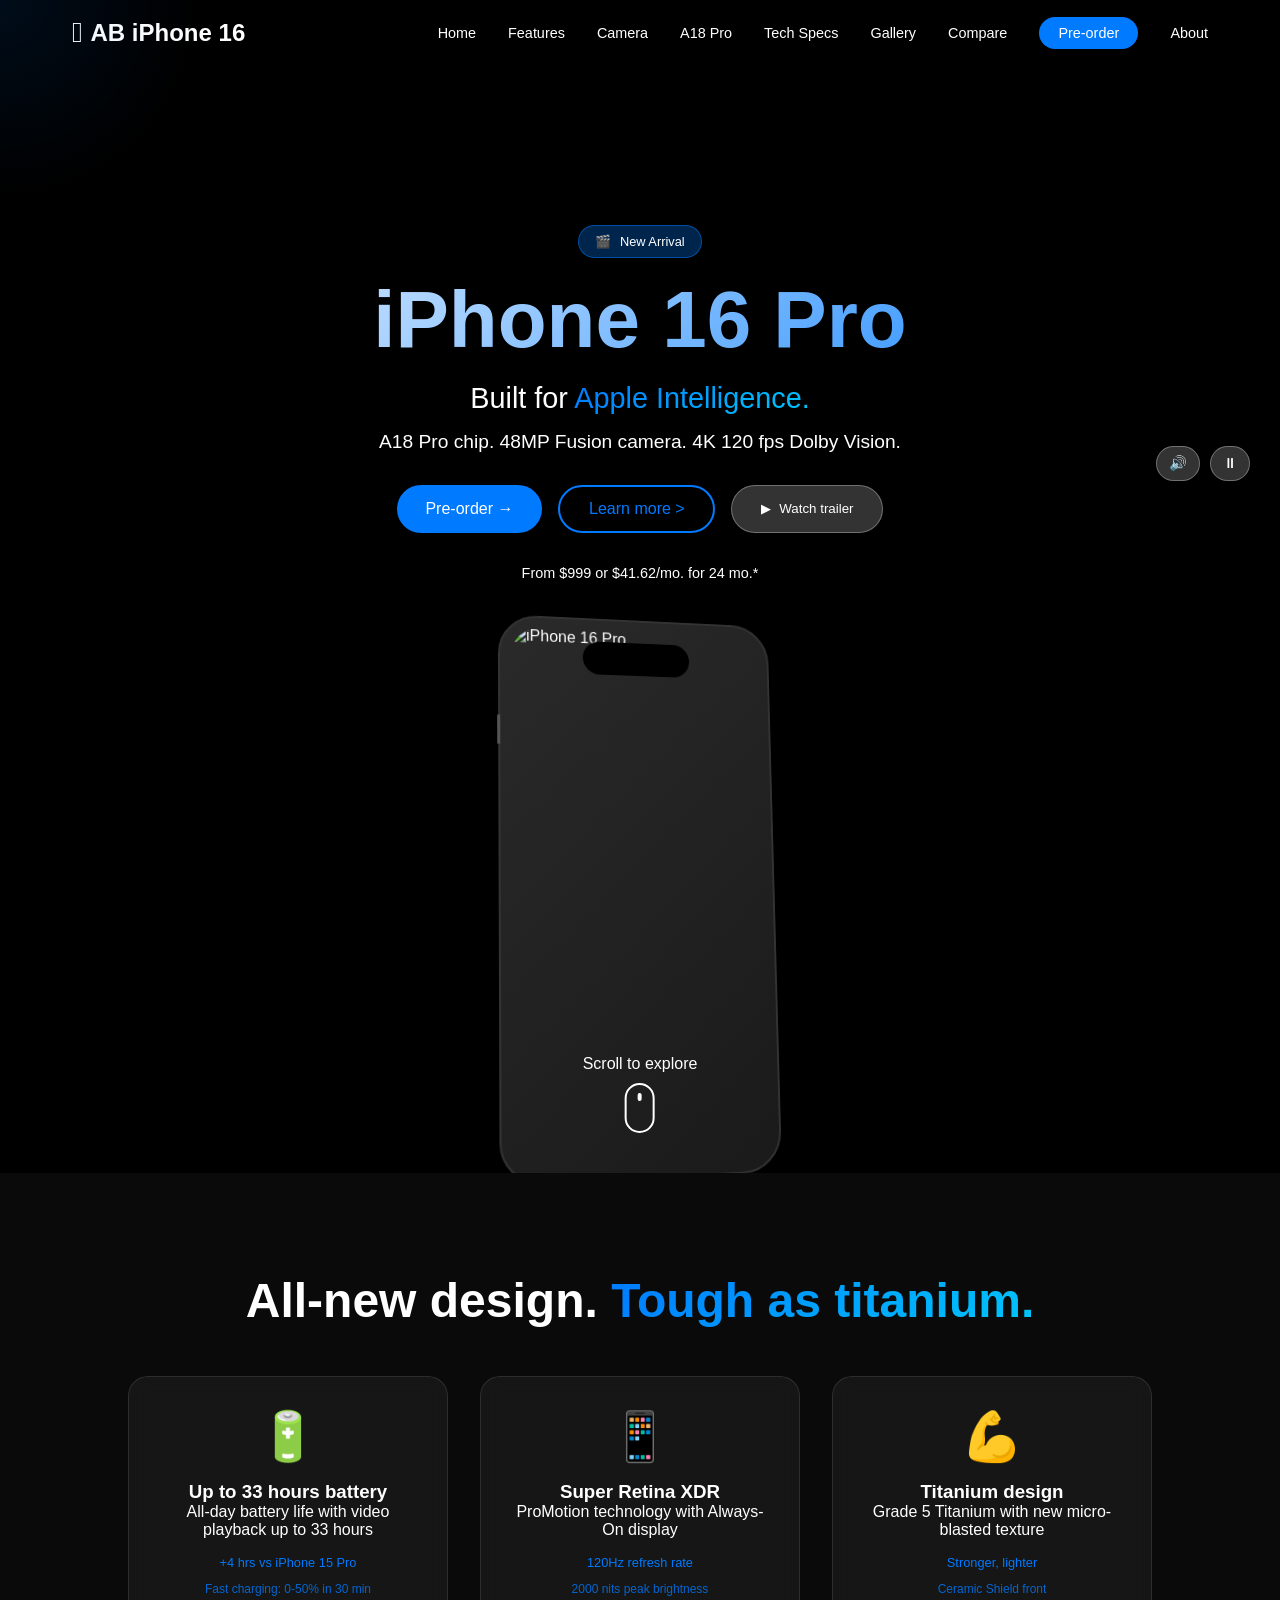
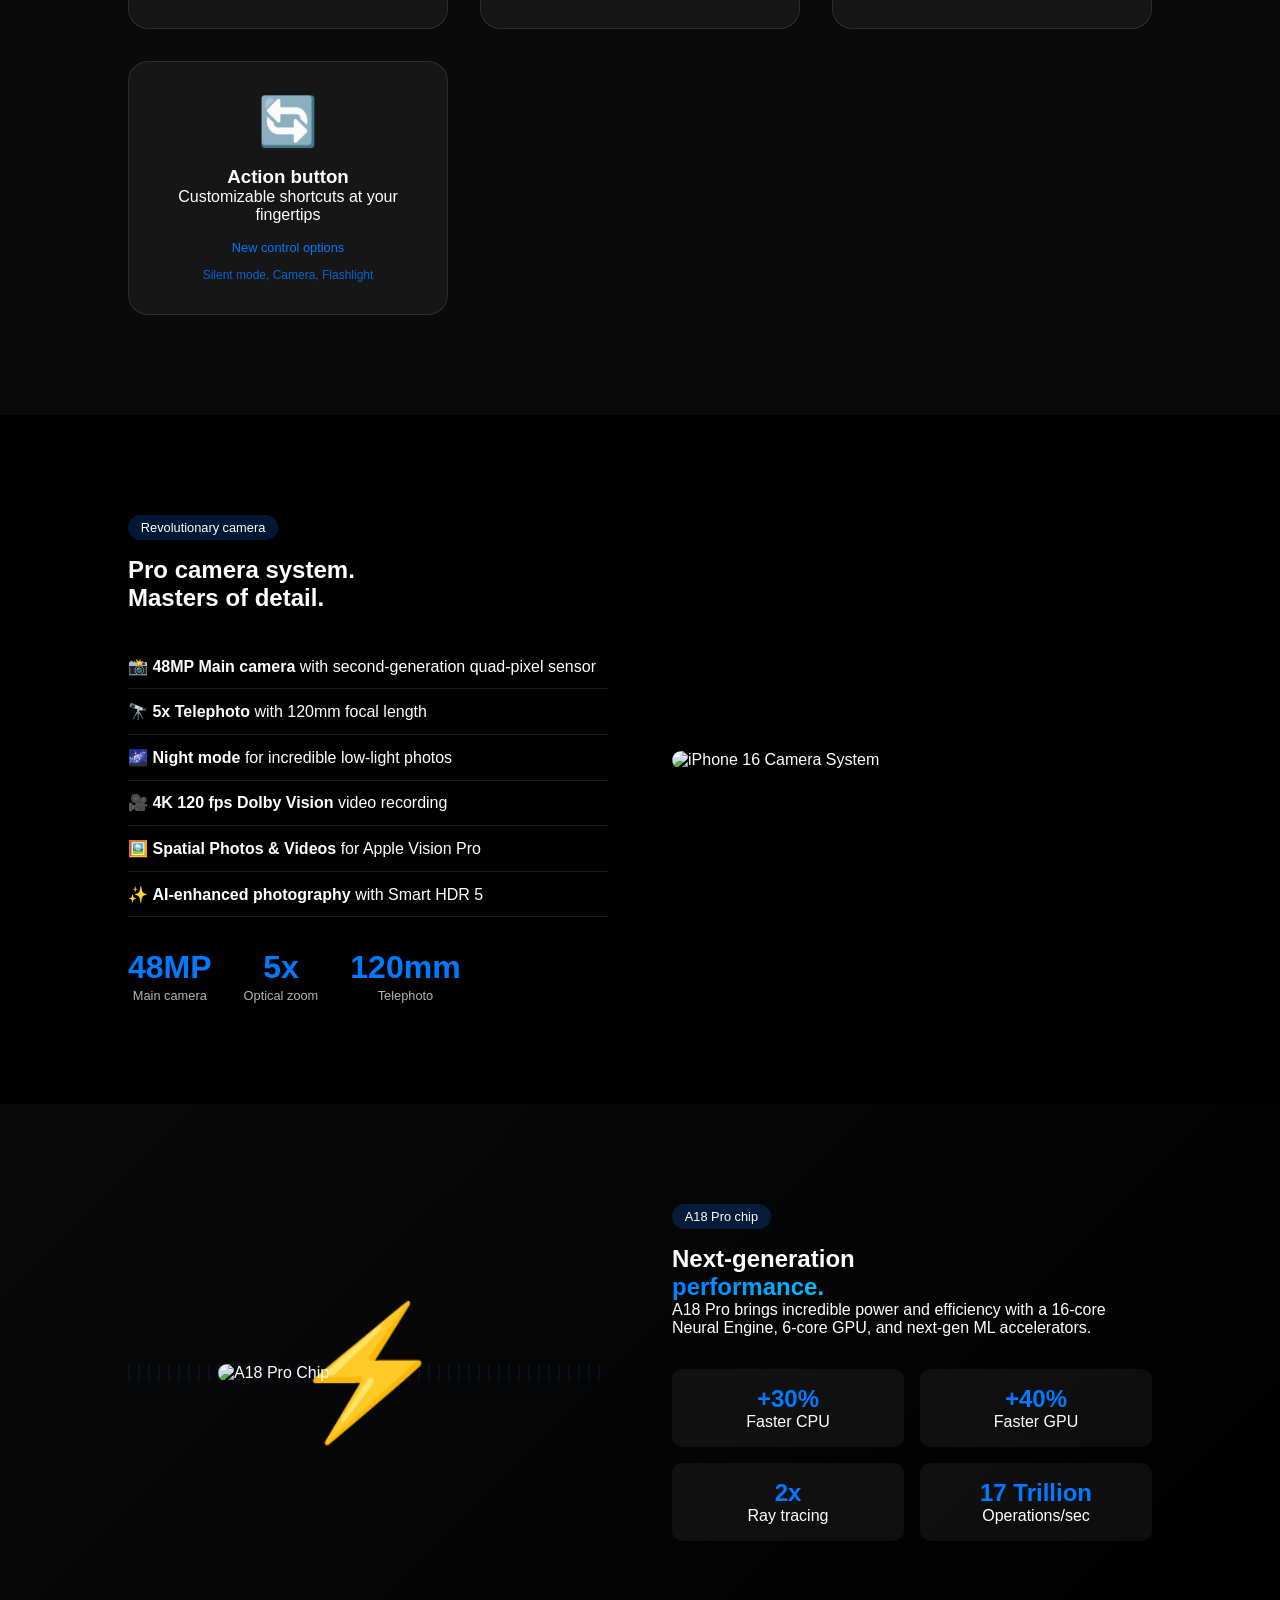
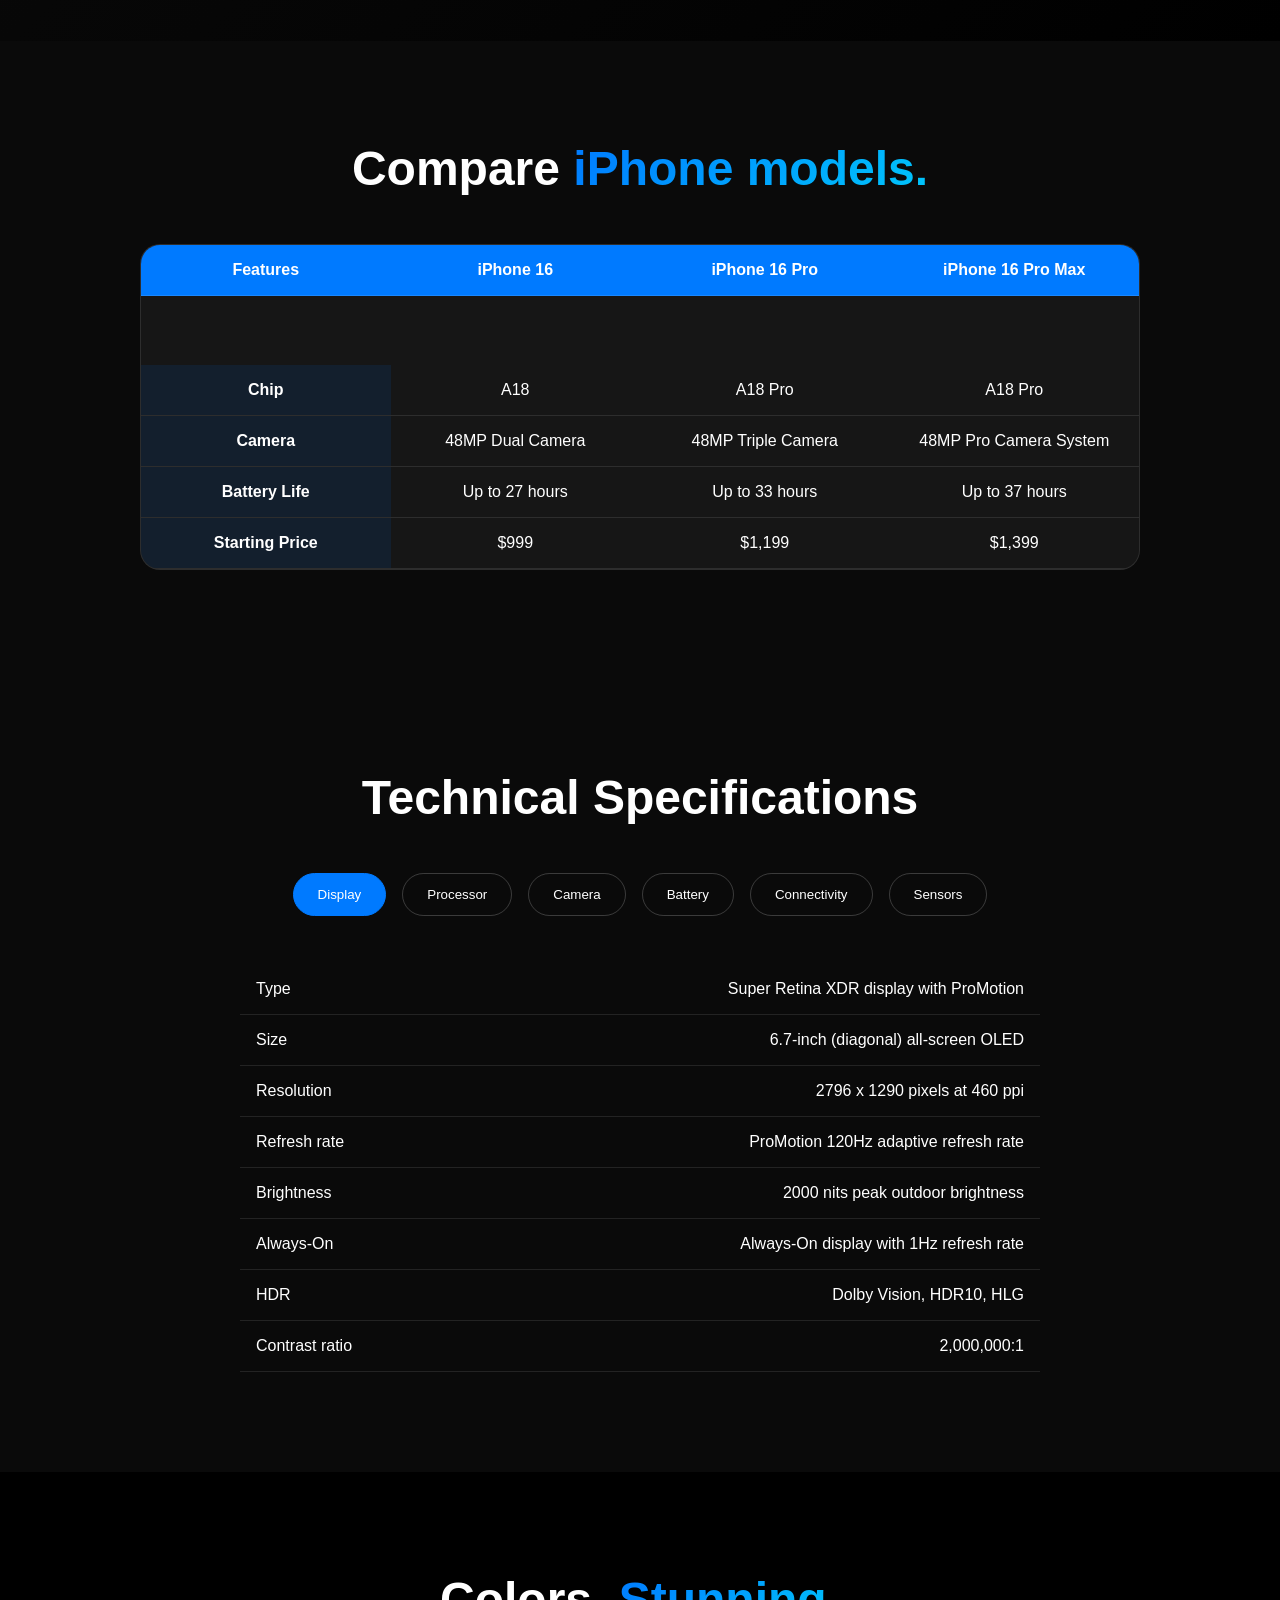
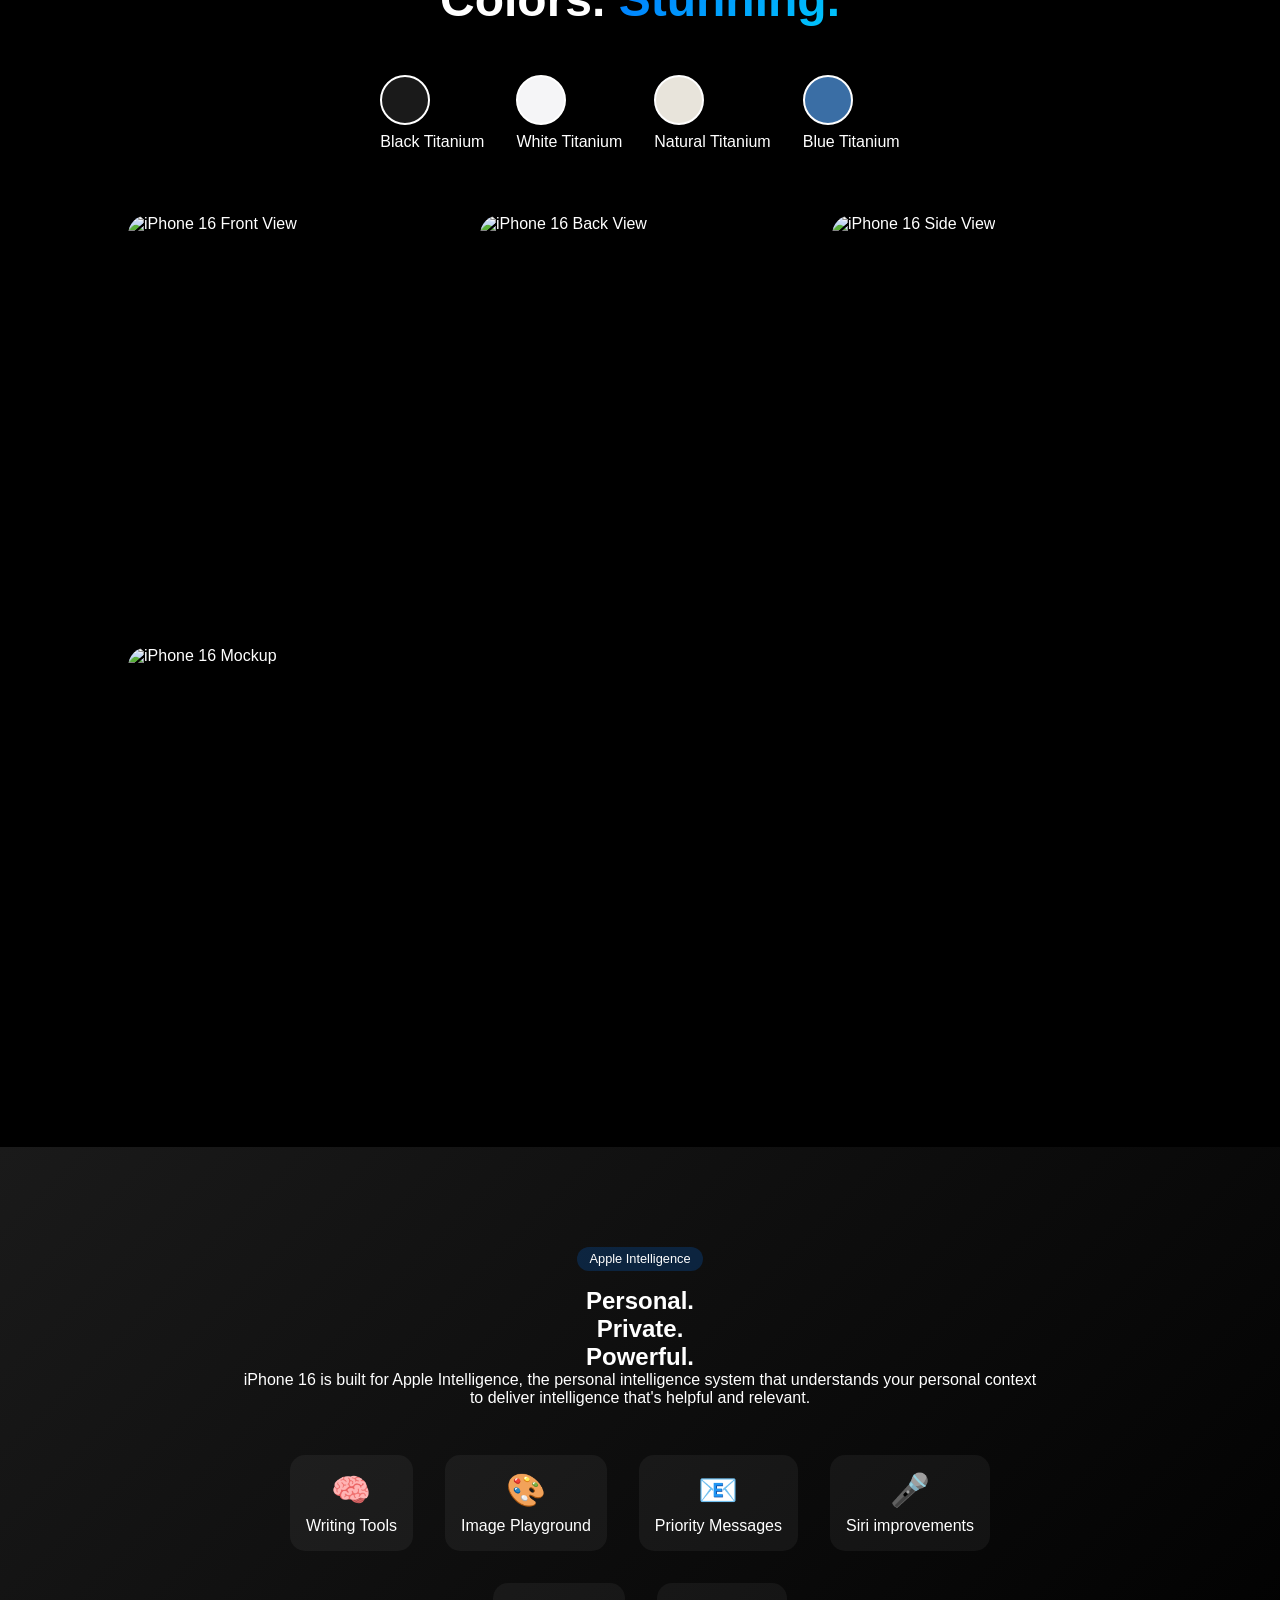
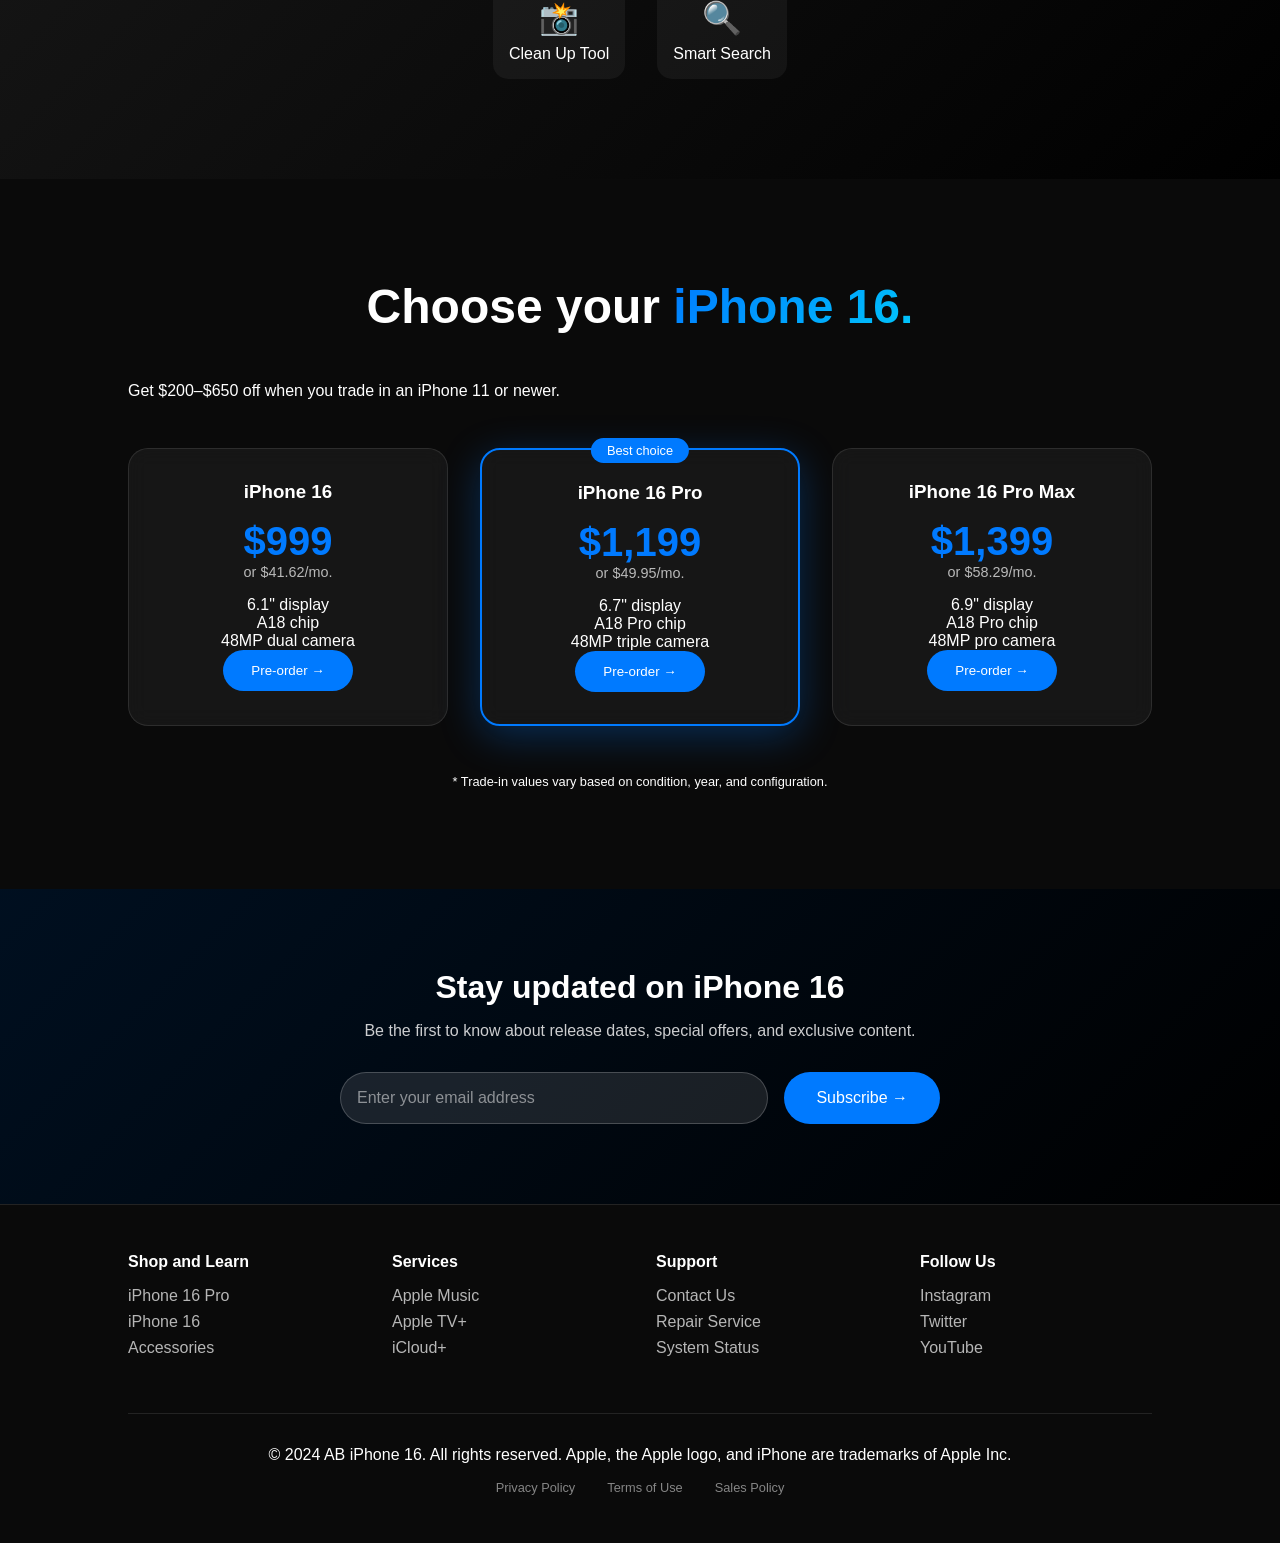
==== index.html @ 6c5774a0 "Initial commit: AB iPhone 16 website with video background, features, and gallery" ====
<!DOCTYPE html>
<html lang="en">
<head>
    <meta charset="UTF-8">
    <meta name="viewport" content="width=device-width, initial-scale=1.0, user-scalable=no">
    <title>AB iPhone 16 Pro - Apple Intelligence | Official Website</title>
    <link rel="stylesheet" href="style.css">
    <link href="https://cdn.jsdelivr.net/npm/aos@2.3.4/dist/aos.css" rel="stylesheet">
</head>
<body>
    <div class="cursor-glow"></div>
    
    <!-- Video Background Overlay -->
    <div class="video-background-wrapper">
        <video autoplay muted loop playsinline id="bgVideo" class="bg-video">
            <source src="https://assets.mixkit.co/videos/preview/mixkit-digital-animation-of-smartphone-with-sci-fi-blueprint-32814-large.mp4" type="video/mp4">
            <source src="https://cdn.pixabay.com/video/2023/06/20/169119-836563041_large.mp4" type="video/mp4">
        </video>
        <div class="video-overlay"></div>
        <div class="gradient-overlay"></div>
    </div>

    <nav class="navbar">
        <div class="nav-container">
            <div class="logo">
                <span class="apple-icon"></span>
                AB iPhone 16
            </div>
            <ul class="nav-links">
                <li><a href="#hero">Home</a></li>
                <li><a href="#features">Features</a></li>
                <li><a href="#camera">Camera</a></li>
                <li><a href="#chip">A18 Pro</a></li>
                <li><a href="#tech-specs">Tech Specs</a></li>
                <li><a href="#gallery">Gallery</a></li>
                <li><a href="#comparison">Compare</a></li>
                <li><a href="#buy" class="buy-btn">Pre-order</a></li>
                <li><a href="about.html">About</a></li>
            </ul>
            <div class="menu-icon">
                <span></span>
                <span></span>
                <span></span>
            </div>
        </div>
    </nav>

    <!-- Hero Section with Video Background -->
    <section id="hero" class="hero">
        <div class="hero-content">
            <div class="badge" data-aos="fade-down">
                <span class="badge-icon">🎬</span> New Arrival
            </div>
            <h1 class="hero-title" data-aos="fade-up">iPhone 16 Pro</h1>
            <p class="hero-subtitle" data-aos="fade-up" data-aos-delay="100">Built for <span class="gradient-text">Apple Intelligence.</span></p>
            <p class="hero-description" data-aos="fade-up" data-aos-delay="200">A18 Pro chip. 48MP Fusion camera. 4K 120 fps Dolby Vision.</p>
            <div class="hero-buttons" data-aos="fade-up" data-aos-delay="300">
                <a href="#buy" class="btn-primary">Pre-order →</a>
                <a href="#features" class="btn-secondary">Learn more ></a>
                <button class="btn-video" id="watchTrailerBtn">
                    <span>▶</span> Watch trailer
                </button>
            </div>
            <div class="price-tag" data-aos="fade-up" data-aos-delay="400">
                From $999 or $41.62/mo. for 24 mo.*
            </div>
            <div class="video-controls">
                <button class="video-control-btn" id="muteBtn">🔊</button>
                <button class="video-control-btn" id="pauseBtn">⏸</button>
            </div>
        </div>
        <div class="hero-image" data-aos="fade-left" data-aos-delay="200">
            <div class="phone-3d-container">
                <div class="phone-3d">
                    <div class="phone-screen-3d">
                        <img src="https://images.unsplash.com/photo-1726732946451-98690db97aae?w=600&auto=format" alt="iPhone 16 Pro" class="phone-img">
                        <div class="dynamic-island-3d"></div>
                    </div>
                    <div class="side-buttons"></div>
                </div>
            </div>
        </div>
        <div class="scroll-indicator">
            <span>Scroll to explore</span>
            <div class="mouse"></div>
        </div>
    </section>

    <!-- Features Section with Enhanced Info -->
    <section id="features" class="features">
        <h2 class="section-title" data-aos="fade-up">All-new design. <span class="gradient-text">Tough as titanium.</span></h2>
        <div class="features-grid">
            <div class="feature-card" data-aos="flip-left" data-aos-delay="100">
                <div class="feature-icon">🔋</div>
                <h3>Up to 33 hours battery</h3>
                <p>All-day battery life with video playback up to 33 hours</p>
                <div class="feature-stats">+4 hrs vs iPhone 15 Pro</div>
                <div class="feature-detail">Fast charging: 0-50% in 30 min</div>
            </div>
            <div class="feature-card" data-aos="flip-left" data-aos-delay="200">
                <div class="feature-icon">📱</div>
                <h3>Super Retina XDR</h3>
                <p>ProMotion technology with Always-On display</p>
                <div class="feature-stats">120Hz refresh rate</div>
                <div class="feature-detail">2000 nits peak brightness</div>
            </div>
            <div class="feature-card" data-aos="flip-left" data-aos-delay="300">
                <div class="feature-icon">💪</div>
                <h3>Titanium design</h3>
                <p>Grade 5 Titanium with new micro-blasted texture</p>
                <div class="feature-stats">Stronger, lighter</div>
                <div class="feature-detail">Ceramic Shield front</div>
            </div>
            <div class="feature-card" data-aos="flip-left" data-aos-delay="400">
                <div class="feature-icon">🔄</div>
                <h3>Action button</h3>
                <p>Customizable shortcuts at your fingertips</p>
                <div class="feature-stats">New control options</div>
                <div class="feature-detail">Silent mode, Camera, Flashlight</div>
            </div>
        </div>
    </section>

    <!-- Camera Section -->
    <section id="camera" class="camera-section">
        <div class="camera-container">
            <div class="camera-content" data-aos="fade-right">
                <span class="section-badge">Revolutionary camera</span>
                <h2>Pro camera system. <br>Masters of detail.</h2>
                <ul class="camera-features">
                    <li>📸 <strong>48MP Main camera</strong> with second-generation quad-pixel sensor</li>
                    <li>🔭 <strong>5x Telephoto</strong> with 120mm focal length</li>
                    <li>🌌 <strong>Night mode</strong> for incredible low-light photos</li>
                    <li>🎥 <strong>4K 120 fps Dolby Vision</strong> video recording</li>
                    <li>🖼️ <strong>Spatial Photos & Videos</strong> for Apple Vision Pro</li>
                    <li>✨ <strong>AI-enhanced photography</strong> with Smart HDR 5</li>
                </ul>
                <div class="camera-stats">
                    <div class="stat">
                        <span class="stat-number">48MP</span>
                        <span class="stat-label">Main camera</span>
                    </div>
                    <div class="stat">
                        <span class="stat-number">5x</span>
                        <span class="stat-label">Optical zoom</span>
                    </div>
                    <div class="stat">
                        <span class="stat-number">120mm</span>
                        <span class="stat-label">Telephoto</span>
                    </div>
                </div>
            </div>
            <div class="camera-image" data-aos="fade-left">
                <img src="https://images.unsplash.com/photo-1727079547627-836b0e391f21?w=600&auto=format" alt="iPhone 16 Camera System" class="camera-img-main">
            </div>
        </div>
    </section>

    <!-- A18 Pro Chip Section -->
    <section id="chip" class="chip-section">
        <div class="chip-container">
            <div class="chip-image" data-aos="zoom-in">
                <div class="chip-icon">⚡</div>
                <div class="chip-circuit"></div>
                <img src="https://images.unsplash.com/photo-1678685888221-cda773a3dcdb?w=500&auto=format" alt="A18 Pro Chip" class="chip-img">
            </div>
            <div class="chip-content" data-aos="fade-up">
                <span class="section-badge">A18 Pro chip</span>
                <h2>Next-generation <br><span class="gradient-text">performance.</span></h2>
                <p>A18 Pro brings incredible power and efficiency with a 16-core Neural Engine, 6-core GPU, and next-gen ML accelerators.</p>
                <div class="chip-stats-grid">
                    <div class="chip-stat">
                        <span class="chip-stat-number">+30%</span>
                        <span class="chip-stat-label">Faster CPU</span>
                    </div>
                    <div class="chip-stat">
                        <span class="chip-stat-number">+40%</span>
                        <span class="chip-stat-label">Faster GPU</span>
                    </div>
                    <div class="chip-stat">
                        <span class="chip-stat-number">2x</span>
                        <span class="chip-stat-label">Ray tracing</span>
                    </div>
                    <div class="chip-stat">
                        <span class="chip-stat-number">17 Trillion</span>
                        <span class="chip-stat-label">Operations/sec</span>
                    </div>
                </div>
            </div>
        </div>
    </section>

    <!-- Comparison Section (New) -->
    <section id="comparison" class="comparison-section">
        <h2 class="section-title" data-aos="fade-up">Compare <span class="gradient-text">iPhone models.</span></h2>
        <div class="comparison-table" data-aos="fade-up">
            <div class="comparison-row header">
                <div>Features</div>
                <div>iPhone 16</div>
                <div>iPhone 16 Pro</div>
                <div>iPhone 16 Pro Max</div>
            </div>
            <div class="comparison-row">
                <div>Display</div>
                <div>6.1" Super Retina XDR</div>
                <div>6.7" Super Retina XDR with ProMotion</div>
                <div>6.9" Super Retina XDR with ProMotion</div>
            </div>
            <div class="comparison-row">
                <div>Chip</div>
                <div>A18</div>
                <div>A18 Pro</div>
                <div>A18 Pro</div>
            </div>
            <div class="comparison-row">
                <div>Camera</div>
                <div>48MP Dual Camera</div>
                <div>48MP Triple Camera</div>
                <div>48MP Pro Camera System</div>
            </div>
            <div class="comparison-row">
                <div>Battery Life</div>
                <div>Up to 27 hours</div>
                <div>Up to 33 hours</div>
                <div>Up to 37 hours</div>
            </div>
            <div class="comparison-row">
                <div>Starting Price</div>
                <div>$999</div>
                <div>$1,199</div>
                <div>$1,399</div>
            </div>
        </div>
    </section>

    <!-- Tech Specs -->
    <section id="tech-specs" class="tech-specs">
        <h2 class="section-title" data-aos="fade-up">Technical Specifications</h2>
        <div class="specs-tabs">
            <button class="tab-btn active" data-tab="display">Display</button>
            <button class="tab-btn" data-tab="processor">Processor</button>
            <button class="tab-btn" data-tab="camera-specs">Camera</button>
            <button class="tab-btn" data-tab="battery">Battery</button>
            <button class="tab-btn" data-tab="connectivity">Connectivity</button>
            <button class="tab-btn" data-tab="sensors">Sensors</button>
        </div>
        <div class="specs-content">
            <div class="spec-panel active" id="display">
                <div class="specs-grid">
                    <div class="spec-item"><span class="spec-label">Type</span><span class="spec-value">Super Retina XDR display with ProMotion</span></div>
                    <div class="spec-item"><span class="spec-label">Size</span><span class="spec-value">6.7-inch (diagonal) all-screen OLED</span></div>
                    <div class="spec-item"><span class="spec-label">Resolution</span><span class="spec-value">2796 x 1290 pixels at 460 ppi</span></div>
                    <div class="spec-item"><span class="spec-label">Refresh rate</span><span class="spec-value">ProMotion 120Hz adaptive refresh rate</span></div>
                    <div class="spec-item"><span class="spec-label">Brightness</span><span class="spec-value">2000 nits peak outdoor brightness</span></div>
                    <div class="spec-item"><span class="spec-label">Always-On</span><span class="spec-value">Always-On display with 1Hz refresh rate</span></div>
                    <div class="spec-item"><span class="spec-label">HDR</span><span class="spec-value">Dolby Vision, HDR10, HLG</span></div>
                    <div class="spec-item"><span class="spec-label">Contrast ratio</span><span class="spec-value">2,000,000:1</span></div>
                </div>
            </div>
            <div class="spec-panel" id="processor">
                <div class="specs-grid">
                    <div class="spec-item"><span class="spec-label">Chip</span><span class="spec-value">A18 Pro chip</span></div>
                    <div class="spec-item"><span class="spec-label">CPU</span><span class="spec-value">6-core CPU with 2 performance cores and 4 efficiency cores</span></div>
                    <div class="spec-item"><span class="spec-label">GPU</span><span class="spec-value">6-core GPU</span></div>
                    <div class="spec-item"><span class="spec-label">Neural Engine</span><span class="spec-value">16-core Neural Engine</span></div>
                    <div class="spec-item"><span class="spec-label">Memory</span><span class="spec-value">8GB RAM</span></div>
                    <div class="spec-item"><span class="spec-label">Storage</span><span class="spec-value">256GB / 512GB / 1TB</span></div>
                </div>
            </div>
            <div class="spec-panel" id="camera-specs">
                <div class="specs-grid">
                    <div class="spec-item"><span class="spec-label">Main camera</span><span class="spec-value">48MP, f/1.78 aperture, second-gen sensor-shift OIS</span></div>
                    <div class="spec-item"><span class="spec-label">Ultra Wide</span><span class="spec-value">12MP, f/2.2, 120° field of view</span></div>
                    <div class="spec-item"><span class="spec-label">Telephoto</span><span class="spec-value">12MP, f/2.8, 5x optical zoom</span></div>
                    <div class="spec-item"><span class="spec-label">LiDAR Scanner</span><span class="spec-value">Night mode portraits, improved AR</span></div>
                    <div class="spec-item"><span class="spec-label">Video</span><span class="spec-value">4K Dolby Vision up to 120 fps</span></div>
                    <div class="spec-item"><span class="spec-label">Front camera</span><span class="spec-value">12MP TrueDepth, f/1.9, autofocus</span></div>
                </div>
            </div>
            <div class="spec-panel" id="battery">
                <div class="specs-grid">
                    <div class="spec-item"><span class="spec-label">Video playback</span><span class="spec-value">Up to 33 hours</span></div>
                    <div class="spec-item"><span class="spec-label">Video streaming</span><span class="spec-value">Up to 29 hours</span></div>
                    <div class="spec-item"><span class="spec-label">Audio playback</span><span class="spec-value">Up to 105 hours</span></div>
                    <div class="spec-item"><span class="spec-label">Fast charging</span><span class="spec-value">Up to 50% charge in 30 min (with 20W adapter)</span></div>
                    <div class="spec-item"><span class="spec-label">MagSafe</span><span class="spec-value">Wireless charging up to 25W</span></div>
                    <div class="spec-item"><span class="spec-label">Qi2 charging</span><span class="spec-value">Supports Qi2 wireless charging</span></div>
                </div>
            </div>
            <div class="spec-panel" id="connectivity">
                <div class="specs-grid">
                    <div class="spec-item"><span class="spec-label">5G</span><span class="spec-value">Superfast 5G with up to 6Gbps download</span></div>
                    <div class="spec-item"><span class="spec-label">Wi-Fi</span><span class="spec-value">Wi-Fi 7 with 2x2 MIMO</span></div>
                    <div class="spec-item"><span class="spec-label">Bluetooth</span><span class="spec-value">Bluetooth 5.4</span></div>
                    <div class="spec-item"><span class="spec-label">Ultra-wideband</span><span class="spec-value">Second-gen UWB chip for Precision Finding</span></div>
                    <div class="spec-item"><span class="spec-label">NFC</span><span class="spec-value">With reader mode</span></div>
                    <div class="spec-item"><span class="spec-label">Emergency SOS</span><span class="spec-value">Emergency SOS via satellite</span></div>
                </div>
            </div>
            <div class="spec-panel" id="sensors">
                <div class="specs-grid">
                    <div class="spec-item"><span class="spec-label">Face ID</span><span class="spec-value">Enabled by TrueDepth camera</span></div>
                    <div class="spec-item"><span class="spec-label">LiDAR Scanner</span><span class="spec-value">For enhanced AR experiences</span></div>
                    <div class="spec-item"><span class="spec-label">Barometer</span><span class="spec-value">For altitude tracking</span></div>
                    <div class="spec-item"><span class="spec-label">Gyroscope</span><span class="spec-value">High dynamic range gyro</span></div>
                    <div class="spec-item"><span class="spec-label">Accelerometer</span><span class="spec-value">High-g accelerometer</span></div>
                    <div class="spec-item"><span class="spec-label">Proximity sensor</span><span class="spec-value">For call management</span></div>
                    <div class="spec-item"><span class="spec-label">Ambient light sensor</span><span class="spec-value">For auto-brightness</span></div>
                </div>
            </div>
        </div>
    </section>

    <!-- Gallery Section -->
    <section id="gallery" class="gallery">
        <h2 class="section-title" data-aos="fade-up">Colors. <span class="gradient-text">Stunning.</span></h2>
        <div class="color-selector">
            <div class="color-option active" data-color="black">
                <div class="color-preview" style="background: #1a1a1a"></div>
                <span>Black Titanium</span>
            </div>
            <div class="color-option" data-color="white">
                <div class="color-preview" style="background: #f5f5f7"></div>
                <span>White Titanium</span>
            </div>
            <div class="color-option" data-color="natural">
                <div class="color-preview" style="background: #e8e4db"></div>
                <span>Natural Titanium</span>
            </div>
            <div class="color-option" data-color="blue">
                <div class="color-preview" style="background: #3a6ea5"></div>
                <span>Blue Titanium</span>
            </div>
        </div>
        
        <div class="gallery-grid">
            <div class="gallery-item" data-aos="zoom-in" data-aos-delay="100">
                <img src="https://images.unsplash.com/photo-1726587912121-ea21fcc57ff8?w=600&auto=format" alt="iPhone 16 Front View" class="gallery-img">
                <div class="gallery-overlay">
                    <h3>Front View</h3>
                    <p>Dynamic Island • Ceramic Shield</p>
                </div>
            </div>
            <div class="gallery-item" data-aos="zoom-in" data-aos-delay="200">
                <img src="https://images.unsplash.com/photo-1759588071781-2c3ba9128497?w=600&auto=format" alt="iPhone 16 Back View" class="gallery-img">
                <div class="gallery-overlay">
                    <h3>Back View</h3>
                    <p>Triple Camera • Titanium Finish</p>
                </div>
            </div>
            <div class="gallery-item" data-aos="zoom-in" data-aos-delay="300">
                <img src="https://images.unsplash.com/photo-1726732946451-98690db97aae?w=600&auto=format" alt="iPhone 16 Side View" class="gallery-img">
                <div class="gallery-overlay">
                    <h3>Side View</h3>
                    <p>Action Button • Titanium Rails</p>
                </div>
            </div>
            <div class="gallery-item" data-aos="zoom-in" data-aos-delay="400">
                <img src="https://img.magnific.com/free-psd/iphone-15-pro-mockup-front-back-view_1332-60588.jpg" alt="iPhone 16 Mockup" class="gallery-img">
                <div class="gallery-overlay">
                    <h3>Complete View</h3>
                    <p>Front & Back • Professional Mockup</p>
                </div>
            </div>
        </div>
    </section>

    <!-- Apple Intelligence Section -->
    <section class="ai-section">
        <div class="ai-container">
            <div class="ai-content" data-aos="fade-up">
                <span class="section-badge">Apple Intelligence</span>
                <h2>Personal. <br>Private. <br>Powerful.</h2>
                <p>iPhone 16 is built for Apple Intelligence, the personal intelligence system that understands your personal context to deliver intelligence that's helpful and relevant.</p>
                <div class="ai-features">
                    <div class="ai-feature">
                        <span>🧠</span>
                        <span>Writing Tools</span>
                    </div>
                    <div class="ai-feature">
                        <span>🎨</span>
                        <span>Image Playground</span>
                    </div>
                    <div class="ai-feature">
                        <span>📧</span>
                        <span>Priority Messages</span>
                    </div>
                    <div class="ai-feature">
                        <span>🎤</span>
                        <span>Siri improvements</span>
                    </div>
                    <div class="ai-feature">
                        <span>📸</span>
                        <span>Clean Up Tool</span>
                    </div>
                    <div class="ai-feature">
                        <span>🔍</span>
                        <span>Smart Search</span>
                    </div>
                </div>
            </div>
        </div>
    </section>

    <!-- Pricing Section -->
    <section id="buy" class="buy-section">
        <div class="buy-container">
            <h2 class="section-title" data-aos="fade-up">Choose your <span class="gradient-text">iPhone 16.</span></h2>
            <p class="buy-subtitle" data-aos="fade-up">Get $200–$650 off when you trade in an iPhone 11 or newer.</p>
            <div class="price-options">
                <div class="price-card" data-aos="flip-left" data-aos-delay="100">
                    <h3>iPhone 16</h3>
                    <div class="price-display">
                        <span class="price">$999</span>
                        <span class="price-mo">or $41.62/mo.</span>
                    </div>
                    <p>6.1" display</p>
                    <p>A18 chip</p>
                    <p>48MP dual camera</p>
                    <button class="btn-primary">Pre-order →</button>
                </div>
                <div class="price-card featured" data-aos="flip-up" data-aos-delay="200">
                    <div class="featured-badge">Best choice</div>
                    <h3>iPhone 16 Pro</h3>
                    <div class="price-display">
                        <span class="price">$1,199</span>
                        <span class="price-mo">or $49.95/mo.</span>
                    </div>
                    <p>6.7" display</p>
                    <p>A18 Pro chip</p>
                    <p>48MP triple camera</p>
                    <button class="btn-primary">Pre-order →</button>
                </div>
                <div class="price-card" data-aos="flip-right" data-aos-delay="300">
                    <h3>iPhone 16 Pro Max</h3>
                    <div class="price-display">
                        <span class="price">$1,399</span>
                        <span class="price-mo">or $58.29/mo.</span>
                    </div>
                    <p>6.9" display</p>
                    <p>A18 Pro chip</p>
                    <p>48MP pro camera</p>
                    <button class="btn-primary">Pre-order →</button>
                </div>
            </div>
            <div class="trade-in" data-aos="fade-up">
                <p>* Trade-in values vary based on condition, year, and configuration.</p>
            </div>
        </div>
    </section>

    <!-- Newsletter Section (New) -->
    <section class="newsletter-section">
        <div class="newsletter-container" data-aos="fade-up">
            <h3>Stay updated on iPhone 16</h3>
            <p>Be the first to know about release dates, special offers, and exclusive content.</p>
            <form class="newsletter-form" id="newsletterForm">
                <input type="email" placeholder="Enter your email address" required>
                <button type="submit">Subscribe →</button>
            </form>
        </div>
    </section>

    <footer class="footer">
        <div class="footer-content">
            <div class="footer-columns">
                <div class="footer-col">
                    <h4>Shop and Learn</h4>
                    <a href="#">iPhone 16 Pro</a>
                    <a href="#">iPhone 16</a>
                    <a href="#">Accessories</a>
                </div>
                <div class="footer-col">
                    <h4>Services</h4>
                    <a href="#">Apple Music</a>
                    <a href="#">Apple TV+</a>
                    <a href="#">iCloud+</a>
                </div>
                <div class="footer-col">
                    <h4>Support</h4>
                    <a href="#">Contact Us</a>
                    <a href="#">Repair Service</a>
                    <a href="#">System Status</a>
                </div>
                <div class="footer-col">
                    <h4>Follow Us</h4>
                    <a href="#">Instagram</a>
                    <a href="#">Twitter</a>
                    <a href="#">YouTube</a>
                </div>
            </div>
            <div class="footer-bottom">
                <p>© 2024 AB iPhone 16. All rights reserved. Apple, the Apple logo, and iPhone are trademarks of Apple Inc.</p>
                <div class="footer-links">
                    <a href="#">Privacy Policy</a>
                    <a href="#">Terms of Use</a>
                    <a href="#">Sales Policy</a>
                </div>
            </div>
        </div>
    </footer>

    <!-- Video Modal for Trailer -->
    <div class="video-modal" id="videoModal">
        <div class="video-container">
            <button class="close-modal">&times;</button>
            <div class="video-wrapper">
                <iframe id="trailerIframe" src="https://www.youtube.com/embed/VDJlWuxMnjg?rel=0" 
                        title="iPhone 16 Official Trailer"
                        frameborder="0"
                        allow="accelerometer; autoplay; clipboard-write; encrypted-media; gyroscope; picture-in-picture"
                        allowfullscreen>
                </iframe>
            </div>
        </div>
    </div>

    <script src="https://cdn.jsdelivr.net/npm/aos@2.3.4/dist/aos.js"></script>
    <script src="script.js"></script>
</body>
</html>
---- style.css ----
* {
    margin: 0;
    padding: 0;
    box-sizing: border-box;
}

body {
    font-family: -apple-system, BlinkMacSystemFont, 'Segoe UI', Roboto, Helvetica, Arial, sans-serif;
    background: #000;
    color: #fff;
    overflow-x: hidden;
}

/* Custom Cursor */
.cursor-glow {
    width: 400px;
    height: 400px;
    background: radial-gradient(circle, rgba(0,122,255,0.1) 0%, rgba(0,122,255,0) 70%);
    position: fixed;
    pointer-events: none;
    z-index: 9999;
    transform: translate(-50%, -50%);
    border-radius: 50%;
    transition: all 0.1s ease;
}

/* Video Background Wrapper */
.video-background-wrapper {
    position: fixed;
    top: 0;
    left: 0;
    width: 100%;
    height: 100%;
    z-index: 0;
    overflow: hidden;
}

.bg-video {
    position: absolute;
    top: 50%;
    left: 50%;
    min-width: 100%;
    min-height: 100%;
    width: auto;
    height: auto;
    transform: translate(-50%, -50%);
    object-fit: cover;
}

.video-overlay {
    position: absolute;
    top: 0;
    left: 0;
    width: 100%;
    height: 100%;
    background: rgba(0, 0, 0, 0.6);
    backdrop-filter: blur(2px);
}

.gradient-overlay {
    position: absolute;
    top: 0;
    left: 0;
    width: 100%;
    height: 100%;
    background: linear-gradient(135deg, rgba(0,0,0,0.5) 0%, rgba(0,0,0,0.3) 100%);
}

/* Navbar */
.navbar {
    position: fixed;
    top: 0;
    width: 100%;
    background: rgba(0, 0, 0, 0.75);
    backdrop-filter: blur(20px);
    z-index: 1000;
    padding: 1rem 0;
    transition: all 0.3s ease;
}

.nav-container {
    max-width: 1200px;
    margin: 0 auto;
    display: flex;
    justify-content: space-between;
    align-items: center;
    padding: 0 2rem;
}

.logo {
    font-size: 1.5rem;
    font-weight: 600;
    display: flex;
    align-items: center;
    gap: 8px;
}

.apple-icon {
    font-size: 1.8rem;
}

.nav-links {
    display: flex;
    list-style: none;
    gap: 2rem;
}

.nav-links a {
    color: #fff;
    text-decoration: none;
    transition: color 0.3s;
    font-size: 0.9rem;
}

.nav-links a:hover {
    color: #007aff;
}

.buy-btn {
    background: #007aff;
    padding: 0.5rem 1.2rem;
    border-radius: 20px;
}

.buy-btn:hover {
    background: #0051b3;
    color: #fff !important;
}

.menu-icon {
    display: none;
    flex-direction: column;
    cursor: pointer;
}

.menu-icon span {
    width: 25px;
    height: 2px;
    background: #fff;
    margin: 3px 0;
    transition: 0.3s;
}

/* Mobile Menu Active State */
.nav-links.active {
    display: flex !important;
    flex-direction: column;
    position: absolute;
    top: 100%;
    left: 0;
    width: 100%;
    background: rgba(0,0,0,0.95);
    padding: 2rem;
    gap: 1.5rem;
    align-items: center;
}

.menu-icon.active span:nth-child(1) {
    transform: rotate(45deg) translate(5px, 5px);
}

.menu-icon.active span:nth-child(2) {
    opacity: 0;
}

.menu-icon.active span:nth-child(3) {
    transform: rotate(-45deg) translate(5px, -5px);
}

/* Hero Section */
.hero {
    min-height: 100vh;
    position: relative;
    overflow: hidden;
    z-index: 1;
    background: transparent;
}

.hero-content {
    position: relative;
    z-index: 3;
    text-align: center;
    padding-top: 25vh;
    color: #fff;
}

.badge {
    display: inline-block;
    background: rgba(0,122,255,0.3);
    backdrop-filter: blur(10px);
    padding: 0.5rem 1rem;
    border-radius: 20px;
    font-size: 0.8rem;
    margin-bottom: 1rem;
    border: 1px solid rgba(0,122,255,0.5);
}

.badge-icon {
    margin-right: 5px;
}

.hero-title {
    font-size: 5rem;
    font-weight: 700;
    margin-bottom: 1rem;
    background: linear-gradient(135deg, #fff, #007aff);
    -webkit-background-clip: text;
    background-clip: text;
    color: transparent;
}

.hero-subtitle {
    font-size: 1.8rem;
    margin-bottom: 1rem;
    opacity: 0.9;
}

.gradient-text {
    background: linear-gradient(135deg, #007aff, #00c6fb);
    -webkit-background-clip: text;
    background-clip: text;
    color: transparent;
}

.hero-description {
    font-size: 1.2rem;
    margin-bottom: 2rem;
    opacity: 0.7;
}

.hero-buttons {
    display: flex;
    gap: 1rem;
    justify-content: center;
    margin-bottom: 2rem;
    flex-wrap: wrap;
}

.btn-primary, .btn-secondary, .btn-video {
    padding: 0.8rem 1.8rem;
    border-radius: 30px;
    text-decoration: none;
    font-weight: 500;
    transition: all 0.3s;
    cursor: pointer;
    display: inline-flex;
    align-items: center;
    gap: 8px;
}

.btn-primary {
    background: #007aff;
    color: #fff;
    border: none;
}

.btn-primary:hover {
    background: #0051b3;
    transform: translateY(-2px);
}

.btn-secondary {
    background: transparent;
    color: #007aff;
    border: 2px solid #007aff;
}

.btn-secondary:hover {
    background: #007aff;
    color: #fff;
    transform: translateY(-2px);
}

.btn-video {
    background: rgba(255,255,255,0.2);
    backdrop-filter: blur(10px);
    border: 1px solid rgba(255,255,255,0.3);
    color: #fff;
}

.btn-video:hover {
    background: #ff3b30;
    border-color: #ff3b30;
    transform: translateY(-2px);
}

.price-tag {
    opacity: 0.6;
    font-size: 0.9rem;
}

/* Video Controls */
.video-controls {
    position: absolute;
    bottom: 100px;
    right: 30px;
    display: flex;
    gap: 10px;
    z-index: 10;
}

.video-control-btn {
    background: rgba(255,255,255,0.2);
    backdrop-filter: blur(10px);
    border: 1px solid rgba(255,255,255,0.3);
    padding: 8px 12px;
    border-radius: 25px;
    color: #fff;
    cursor: pointer;
    transition: all 0.3s;
    font-size: 0.9rem;
}

.video-control-btn:hover {
    background: #007aff;
    transform: scale(1.05);
}

/* Hero Image / 3D Phone */
.hero-image {
    position: relative;
    z-index: 3;
    display: flex;
    justify-content: center;
    margin-top: 2rem;
}

.phone-3d-container {
    width: 280px;
    height: 560px;
    perspective: 1000px;
}

.phone-3d {
    width: 100%;
    height: 100%;
    background: linear-gradient(135deg, #2a2a2a, #1a1a1a);
    border-radius: 40px;
    border: 2px solid #333;
    position: relative;
    transform: rotateY(10deg) rotateX(5deg);
    transition: transform 0.5s;
    box-shadow: 0 20px 40px rgba(0,0,0,0.5);
}

.phone-3d:hover {
    transform: rotateY(0deg) rotateX(0deg);
}

.phone-screen-3d {
    width: calc(100% - 20px);
    height: calc(100% - 20px);
    margin: 10px;
    border-radius: 32px;
    position: relative;
    overflow: hidden;
}

.phone-img {
    width: 100%;
    height: 100%;
    object-fit: cover;
}

.dynamic-island-3d {
    width: 110px;
    height: 34px;
    background: #000;
    border-radius: 17px;
    position: absolute;
    top: 12px;
    left: 50%;
    transform: translateX(-50%);
    z-index: 10;
}

.side-buttons {
    position: absolute;
    left: -3px;
    top: 100px;
    width: 3px;
    height: 30px;
    background: #555;
    border-radius: 2px;
}

.scroll-indicator {
    position: absolute;
    bottom: 30px;
    left: 50%;
    transform: translateX(-50%);
    text-align: center;
    z-index: 3;
}

.mouse {
    width: 30px;
    height: 50px;
    border: 2px solid #fff;
    border-radius: 20px;
    margin: 10px auto;
    position: relative;
}

.mouse::before {
    content: '';
    width: 4px;
    height: 8px;
    background: #fff;
    position: absolute;
    top: 8px;
    left: 11px;
    border-radius: 2px;
    animation: scroll 2s infinite;
}

@keyframes scroll {
    0% { transform: translateY(0); opacity: 1; }
    100% { transform: translateY(20px); opacity: 0; }
}

/* Features Section */
.features {
    padding: 100px 10%;
    background: #0a0a0a;
    position: relative;
    z-index: 1;
}

.section-title {
    text-align: center;
    font-size: 3rem;
    margin-bottom: 3rem;
}

.features-grid {
    display: grid;
    grid-template-columns: repeat(auto-fit, minmax(280px, 1fr));
    gap: 2rem;
}

.feature-card {
    text-align: center;
    padding: 2rem;
    background: rgba(26, 26, 26, 0.8);
    backdrop-filter: blur(10px);
    border-radius: 20px;
    transition: all 0.3s;
    border: 1px solid rgba(255,255,255,0.1);
}

.feature-card:hover {
    transform: translateY(-10px);
    border-color: rgba(0,122,255,0.5);
    box-shadow: 0 10px 30px rgba(0,122,255,0.2);
}

.feature-icon {
    font-size: 3rem;
    margin-bottom: 1rem;
}

.feature-stats {
    margin-top: 1rem;
    font-size: 0.8rem;
    color: #007aff;
}

.feature-detail {
    margin-top: 0.8rem;
    font-size: 0.75rem;
    color: #007aff;
    opacity: 0.8;
}

/* Camera Section */
.camera-section {
    padding: 100px 10%;
    background: #000;
    position: relative;
    z-index: 1;
}

.camera-container {
    display: grid;
    grid-template-columns: 1fr 1fr;
    gap: 4rem;
    align-items: center;
}

.section-badge {
    display: inline-block;
    background: rgba(0,122,255,0.2);
    padding: 0.3rem 0.8rem;
    border-radius: 15px;
    font-size: 0.8rem;
    margin-bottom: 1rem;
}

.camera-features {
    list-style: none;
    margin: 2rem 0;
}

.camera-features li {
    padding: 0.8rem 0;
    border-bottom: 1px solid rgba(255,255,255,0.1);
}

.camera-stats {
    display: flex;
    gap: 2rem;
    margin-top: 2rem;
}

.stat {
    text-align: center;
}

.stat-number {
    display: block;
    font-size: 2rem;
    font-weight: bold;
    color: #007aff;
}

.stat-label {
    font-size: 0.8rem;
    opacity: 0.7;
}

.camera-image {
    position: relative;
    display: flex;
    justify-content: center;
}

.camera-img-main {
    width: 100%;
    max-width: 500px;
    border-radius: 30px;
    box-shadow: 0 20px 40px rgba(0,0,0,0.3);
}

/* Chip Section */
.chip-section {
    padding: 100px 10%;
    background: linear-gradient(135deg, #0a0a0a, #000);
    position: relative;
    z-index: 1;
}

.chip-container {
    display: grid;
    grid-template-columns: 1fr 1fr;
    gap: 4rem;
    align-items: center;
}

.chip-image {
    position: relative;
    display: flex;
    justify-content: center;
    align-items: center;
}

.chip-icon {
    font-size: 8rem;
    position: absolute;
    z-index: 1;
    animation: pulse 2s infinite;
}

@keyframes pulse {
    0%, 100% { transform: scale(1); opacity: 1; }
    50% { transform: scale(1.1); opacity: 0.8; }
}

.chip-circuit {
    position: absolute;
    width: 100%;
    height: 100%;
    background: repeating-linear-gradient(90deg, rgba(0,122,255,0.1) 0px, rgba(0,122,255,0.1) 2px, transparent 2px, transparent 10px);
    animation: moveCircuit 20s linear infinite;
}

@keyframes moveCircuit {
    0% { background-position: 0 0; }
    100% { background-position: 100px 0; }
}

.chip-img {
    width: 300px;
    height: auto;
    position: relative;
    z-index: 2;
    border-radius: 20px;
}

.chip-stats-grid {
    display: grid;
    grid-template-columns: repeat(2, 1fr);
    gap: 1rem;
    margin-top: 2rem;
}

.chip-stat {
    text-align: center;
    padding: 1rem;
    background: rgba(255,255,255,0.05);
    border-radius: 10px;
}

.chip-stat-number {
    display: block;
    font-size: 1.5rem;
    font-weight: bold;
    color: #007aff;
}

/* Comparison Section */
.comparison-section {
    padding: 100px 10%;
    background: #0a0a0a;
    position: relative;
    z-index: 1;
}

.comparison-table {
    max-width: 1000px;
    margin: 0 auto;
    background: rgba(26, 26, 26, 0.8);
    border-radius: 20px;
    overflow: hidden;
    border: 1px solid rgba(255,255,255,0.1);
}

.comparison-row {
    display: grid;
    grid-template-columns: 1fr 1fr 1fr 1fr;
    border-bottom: 1px solid rgba(255,255,255,0.1);
}

.comparison-row.header {
    background: #007aff;
    font-weight: bold;
}

.comparison-row div {
    padding: 1rem;
    text-align: center;
}

.comparison-row div:first-child {
    font-weight: bold;
    background: rgba(0,122,255,0.1);
}

/* Tech Specs Tabs */
.tech-specs {
    padding: 100px 10%;
    background: #0a0a0a;
    position: relative;
    z-index: 1;
}

.specs-tabs {
    display: flex;
    justify-content: center;
    gap: 1rem;
    margin-bottom: 3rem;
    flex-wrap: wrap;
}

.tab-btn {
    padding: 0.8rem 1.5rem;
    background: transparent;
    border: 1px solid rgba(255,255,255,0.2);
    color: #fff;
    border-radius: 30px;
    cursor: pointer;
    transition: all 0.3s;
}

.tab-btn:hover, .tab-btn.active {
    background: #007aff;
    border-color: #007aff;
}

.spec-panel {
    display: none;
    animation: fadeIn 0.5s;
}

.spec-panel.active {
    display: block;
}

@keyframes fadeIn {
    from { opacity: 0; transform: translateY(20px); }
    to { opacity: 1; transform: translateY(0); }
}

.specs-grid {
    max-width: 800px;
    margin: 0 auto;
}

.spec-item {
    display: flex;
    justify-content: space-between;
    padding: 1rem;
    border-bottom: 1px solid rgba(255,255,255,0.1);
}

/* Gallery */
.gallery {
    padding: 100px 10%;
    background: #000;
    position: relative;
    z-index: 1;
}

.color-selector {
    display: flex;
    justify-content: center;
    gap: 2rem;
    margin: 3rem 0;
    flex-wrap: wrap;
}

.color-option {
    text-align: center;
    cursor: pointer;
    transition: transform 0.3s;
}

.color-option:hover {
    transform: scale(1.1);
}

.color-preview {
    width: 50px;
    height: 50px;
    border-radius: 50%;
    margin-bottom: 0.5rem;
    border: 2px solid #fff;
}

.gallery-grid {
    display: grid;
    grid-template-columns: repeat(auto-fit, minmax(300px, 1fr));
    gap: 2rem;
    margin-top: 4rem;
}

.gallery-item {
    position: relative;
    overflow: hidden;
    border-radius: 20px;
    cursor: pointer;
    height: 400px;
}

.gallery-img {
    width: 100%;
    height: 100%;
    object-fit: cover;
    transition: transform 0.5s;
}

.gallery-overlay {
    position: absolute;
    bottom: 0;
    left: 0;
    right: 0;
    background: linear-gradient(to top, rgba(0,0,0,0.8), transparent);
    padding: 2rem;
    transform: translateY(100%);
    transition: transform 0.3s;
}

.gallery-item:hover .gallery-overlay {
    transform: translateY(0);
}

.gallery-item:hover .gallery-img {
    transform: scale(1.1);
}

.gallery-overlay h3 {
    margin-bottom: 0.5rem;
    font-size: 1.3rem;
}

.gallery-overlay p {
    opacity: 0.8;
    font-size: 0.9rem;
}

/* AI Section */
.ai-section {
    padding: 100px 10%;
    background: linear-gradient(135deg, #1a1a1a, #000);
    position: relative;
    z-index: 1;
}

.ai-container {
    text-align: center;
    max-width: 800px;
    margin: 0 auto;
}

.ai-features {
    display: flex;
    justify-content: center;
    gap: 2rem;
    margin-top: 3rem;
    flex-wrap: wrap;
}

.ai-feature {
    display: flex;
    flex-direction: column;
    align-items: center;
    gap: 0.5rem;
    padding: 1rem;
    background: rgba(255,255,255,0.05);
    border-radius: 15px;
    min-width: 100px;
}

.ai-feature span:first-child {
    font-size: 2rem;
}

/* Pricing */
.buy-section {
    padding: 100px 10%;
    background: #0a0a0a;
    position: relative;
    z-index: 1;
}

.price-options {
    display: grid;
    grid-template-columns: repeat(auto-fit, minmax(300px, 1fr));
    gap: 2rem;
    margin: 3rem 0;
}

.price-card {
    background: rgba(26, 26, 26, 0.8);
    backdrop-filter: blur(10px);
    padding: 2rem;
    border-radius: 20px;
    text-align: center;
    transition: all 0.3s;
    position: relative;
    border: 1px solid rgba(255,255,255,0.1);
}

.price-card.featured {
    border: 2px solid #007aff;
    transform: scale(1.05);
    box-shadow: 0 10px 40px rgba(0,122,255,0.3);
}

.featured-badge {
    position: absolute;
    top: -12px;
    left: 50%;
    transform: translateX(-50%);
    background: #007aff;
    padding: 0.3rem 1rem;
    border-radius: 20px;
    font-size: 0.8rem;
}

.price-display {
    margin: 1rem 0;
}

.price {
    font-size: 2.5rem;
    font-weight: bold;
    color: #007aff;
}

.price-mo {
    display: block;
    font-size: 0.9rem;
    opacity: 0.7;
}

.trade-in {
    text-align: center;
    opacity: 0.6;
    font-size: 0.8rem;
}

/* Newsletter Section */
.newsletter-section {
    padding: 80px 10%;
    background: linear-gradient(135deg, #007aff20, #000);
    position: relative;
    z-index: 1;
}

.newsletter-container {
    max-width: 600px;
    margin: 0 auto;
    text-align: center;
}

.newsletter-container h3 {
    font-size: 2rem;
    margin-bottom: 1rem;
}

.newsletter-container p {
    margin-bottom: 2rem;
    opacity: 0.8;
}

.newsletter-form {
    display: flex;
    gap: 1rem;
    flex-wrap: wrap;
    justify-content: center;
}

.newsletter-form input {
    flex: 1;
    min-width: 250px;
    padding: 1rem;
    border-radius: 30px;
    border: 1px solid rgba(255,255,255,0.2);
    background: rgba(255,255,255,0.1);
    color: #fff;
    font-size: 1rem;
}

.newsletter-form input::placeholder {
    color: rgba(255,255,255,0.5);
}

.newsletter-form button {
    padding: 1rem 2rem;
    border-radius: 30px;
    border: none;
    background: #007aff;
    color: #fff;
    font-size: 1rem;
    cursor: pointer;
    transition: all 0.3s;
}

.newsletter-form button:hover {
    background: #0051b3;
    transform: scale(1.05);
}

/* Footer */
.footer {
    background: #0a0a0a;
    padding: 3rem 10%;
    border-top: 1px solid rgba(255,255,255,0.1);
    position: relative;
    z-index: 1;
}

.footer-columns {
    display: grid;
    grid-template-columns: repeat(auto-fit, minmax(200px, 1fr));
    gap: 2rem;
    margin-bottom: 3rem;
}

.footer-col h4 {
    margin-bottom: 1rem;
}

.footer-col a {
    display: block;
    color: rgba(255,255,255,0.7);
    text-decoration: none;
    margin: 0.5rem 0;
    transition: color 0.3s;
}

.footer-col a:hover {
    color: #007aff;
}

.footer-bottom {
    text-align: center;
    padding-top: 2rem;
    border-top: 1px solid rgba(255,255,255,0.1);
}

.footer-links {
    margin-top: 1rem;
    display: flex;
    justify-content: center;
    gap: 2rem;
    flex-wrap: wrap;
}

.footer-links a {
    color: rgba(255,255,255,0.5);
    text-decoration: none;
    font-size: 0.8rem;
}

/* Video Modal */
.video-modal {
    display: none;
    position: fixed;
    top: 0;
    left: 0;
    width: 100%;
    height: 100%;
    background: rgba(0,0,0,0.95);
    z-index: 2000;
    justify-content: center;
    align-items: center;
}

.video-modal.active {
    display: flex;
}

.video-container {
    position: relative;
    width: 80%;
    max-width: 1000px;
}

.close-modal {
    position: absolute;
    top: -40px;
    right: 0;
    color: #fff;
    font-size: 30px;
    cursor: pointer;
    background: none;
    border: none;
}

.video-wrapper {
    position: relative;
    padding-bottom: 56.25%;
    height: 0;
    overflow: hidden;
}

.video-wrapper iframe {
    position: absolute;
    top: 0;
    left: 0;
    width: 100%;
    height: 100%;
}

/* Responsive */
@media (max-width: 968px) {
    .camera-container, .chip-container {
        grid-template-columns: 1fr;
        text-align: center;
    }
    
    .hero-title {
        font-size: 3rem;
    }
    
    .hero-subtitle {
        font-size: 1.2rem;
    }
    
    .camera-stats {
        justify-content: center;
    }
    
    .price-card.featured {
        transform: scale(1);
    }
    
    .spec-item {
        flex-direction: column;
        text-align: center;
        gap: 0.5rem;
    }
    
    .video-container {
        width: 95%;
    }
    
    .comparison-row {
        grid-template-columns: 1fr;
        gap: 0;
    }
    
    .comparison-row.header {
        display: none;
    }
    
    .comparison-row div {
        padding: 0.5rem 1rem;
        border-bottom: 1px solid rgba(255,255,255,0.1);
    }
    
    .comparison-row div:first-child {
        background: rgba(0,122,255,0.2);
        font-size: 0.8rem;
    }
}

@media (max-width: 768px) {
    .nav-links {
        display: none;
    }
    
    .menu-icon {
        display: flex;
    }
    
    .section-title {
        font-size: 2rem;
    }
    
    .features-grid, .gallery-grid, .price-options {
        grid-template-columns: 1fr;
    }
    
    .color-selector {
        flex-wrap: wrap;
        gap: 1rem;
    }
    
    .gallery-overlay {
        transform: translateY(0);
        background: linear-gradient(to top, rgba(0,0,0,0.9), transparent);
        padding: 1rem;
    }
    
    .gallery-overlay h3 {
        font-size: 1rem;
    }
    
    .gallery-overlay p {
        font-size: 0.7rem;
    }
    
    .hero-buttons {
        flex-direction: column;
        align-items: center;
    }
    
    .video-controls {
        bottom: 100px;
        right: 10px;
    }
    
    .video-control-btn {
        padding: 6px 10px;
        font-size: 0.8rem;
    }
    
    .newsletter-form {
        flex-direction: column;
    }
    
    .newsletter-form input {
        min-width: auto;
    }
    
    .phone-3d-container {
        width: 200px;
        height: 400px;
    }
}
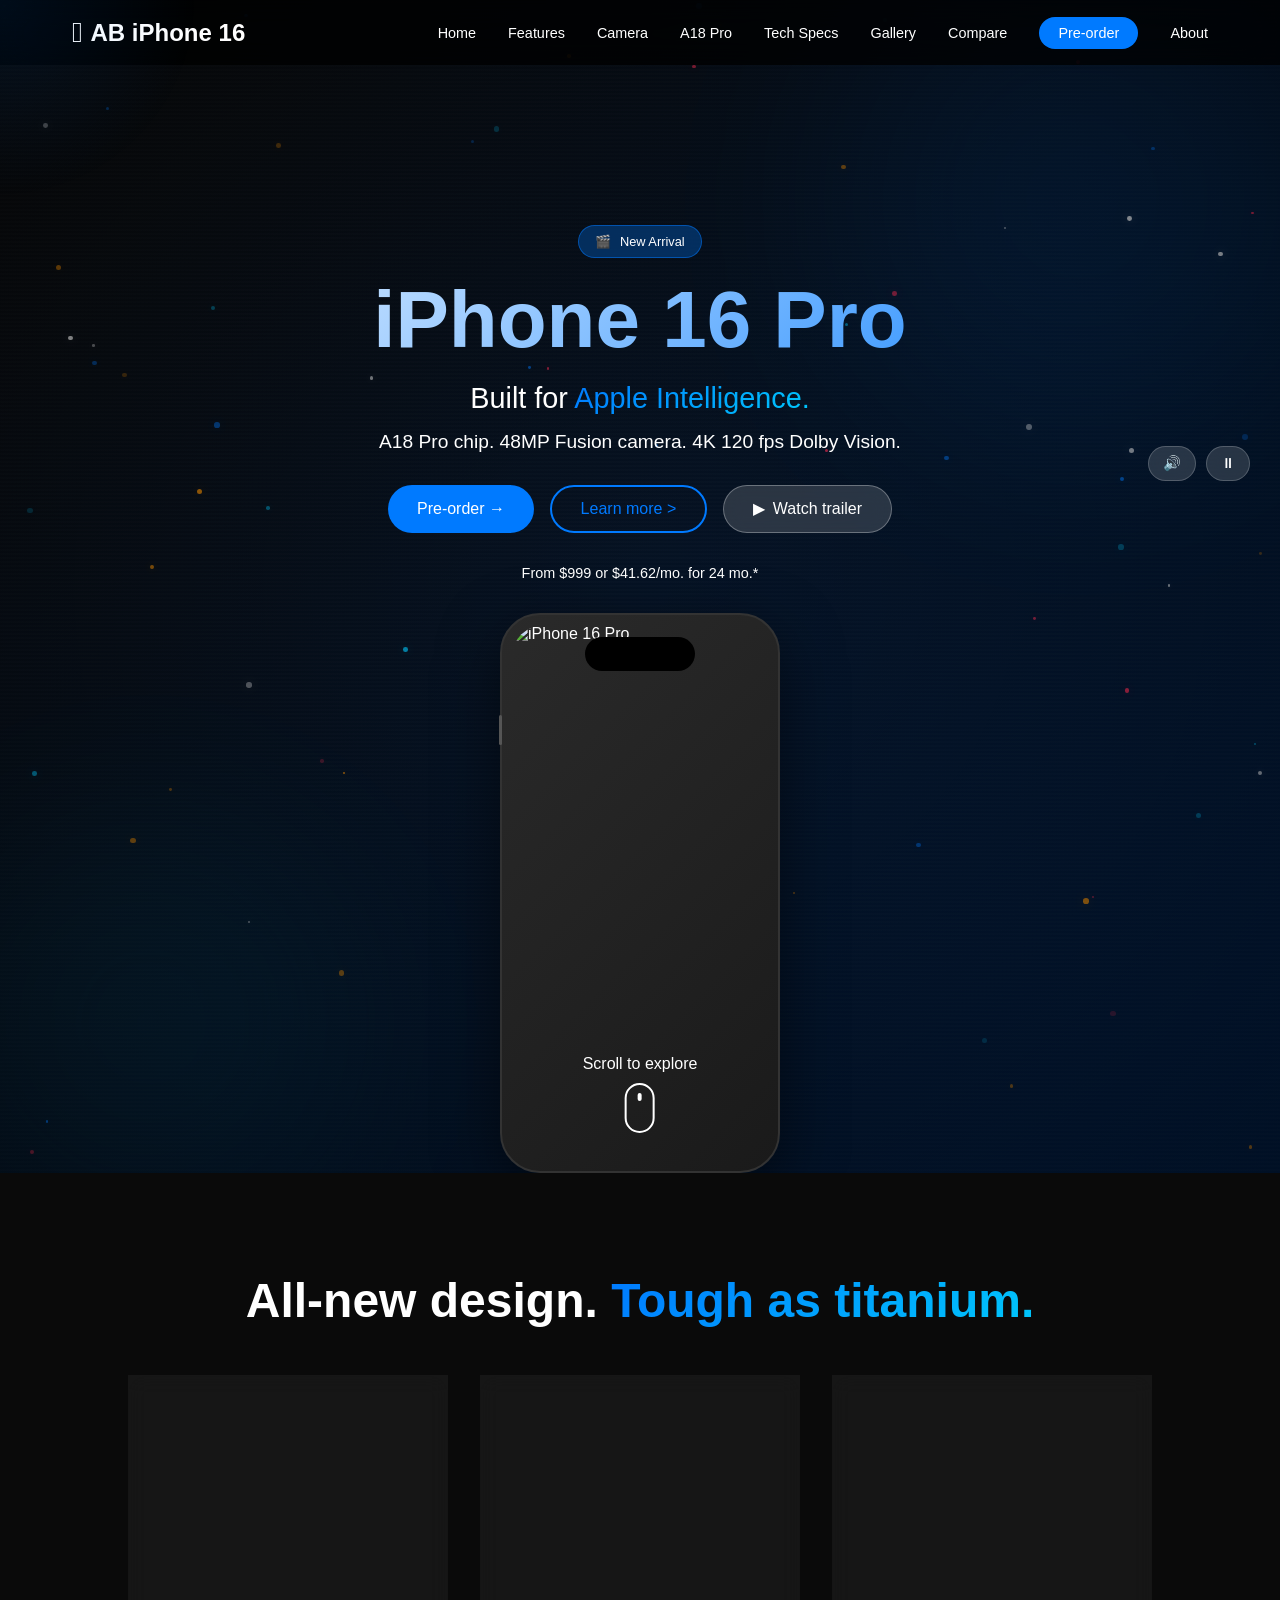
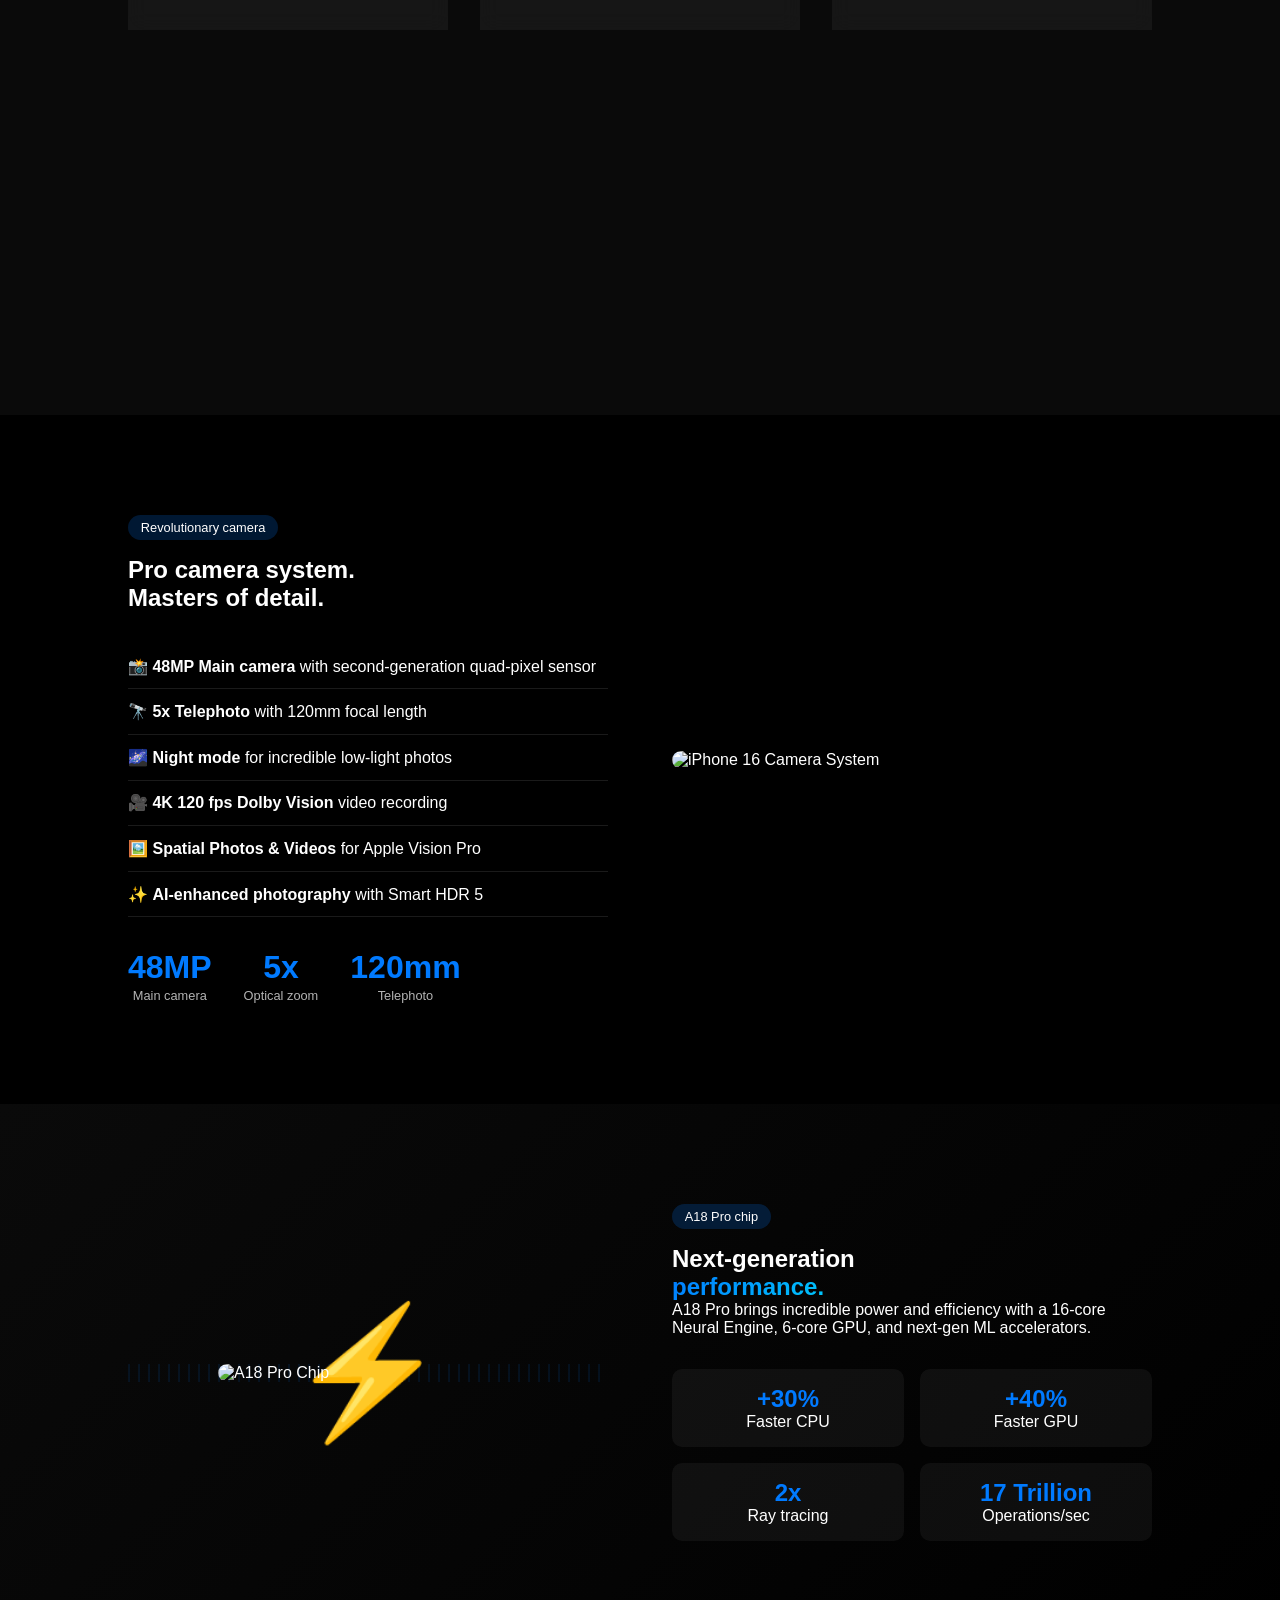
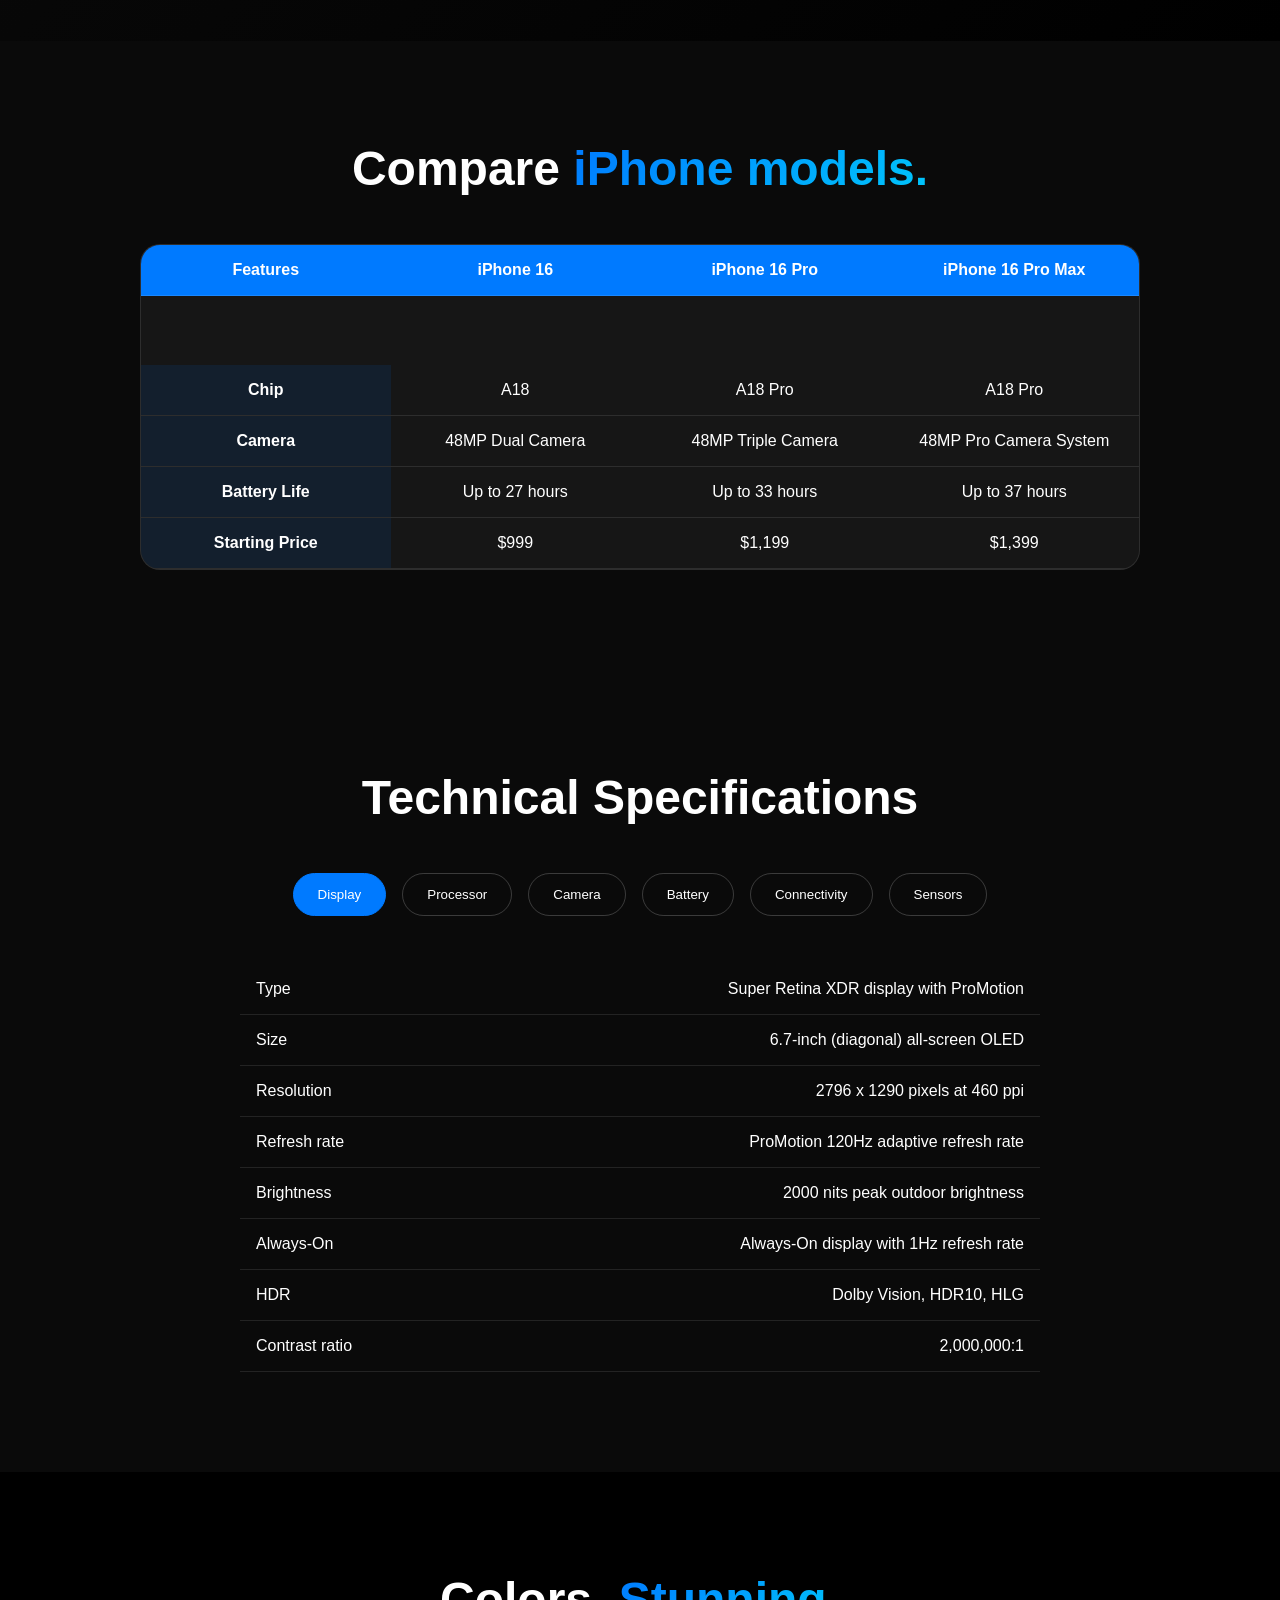
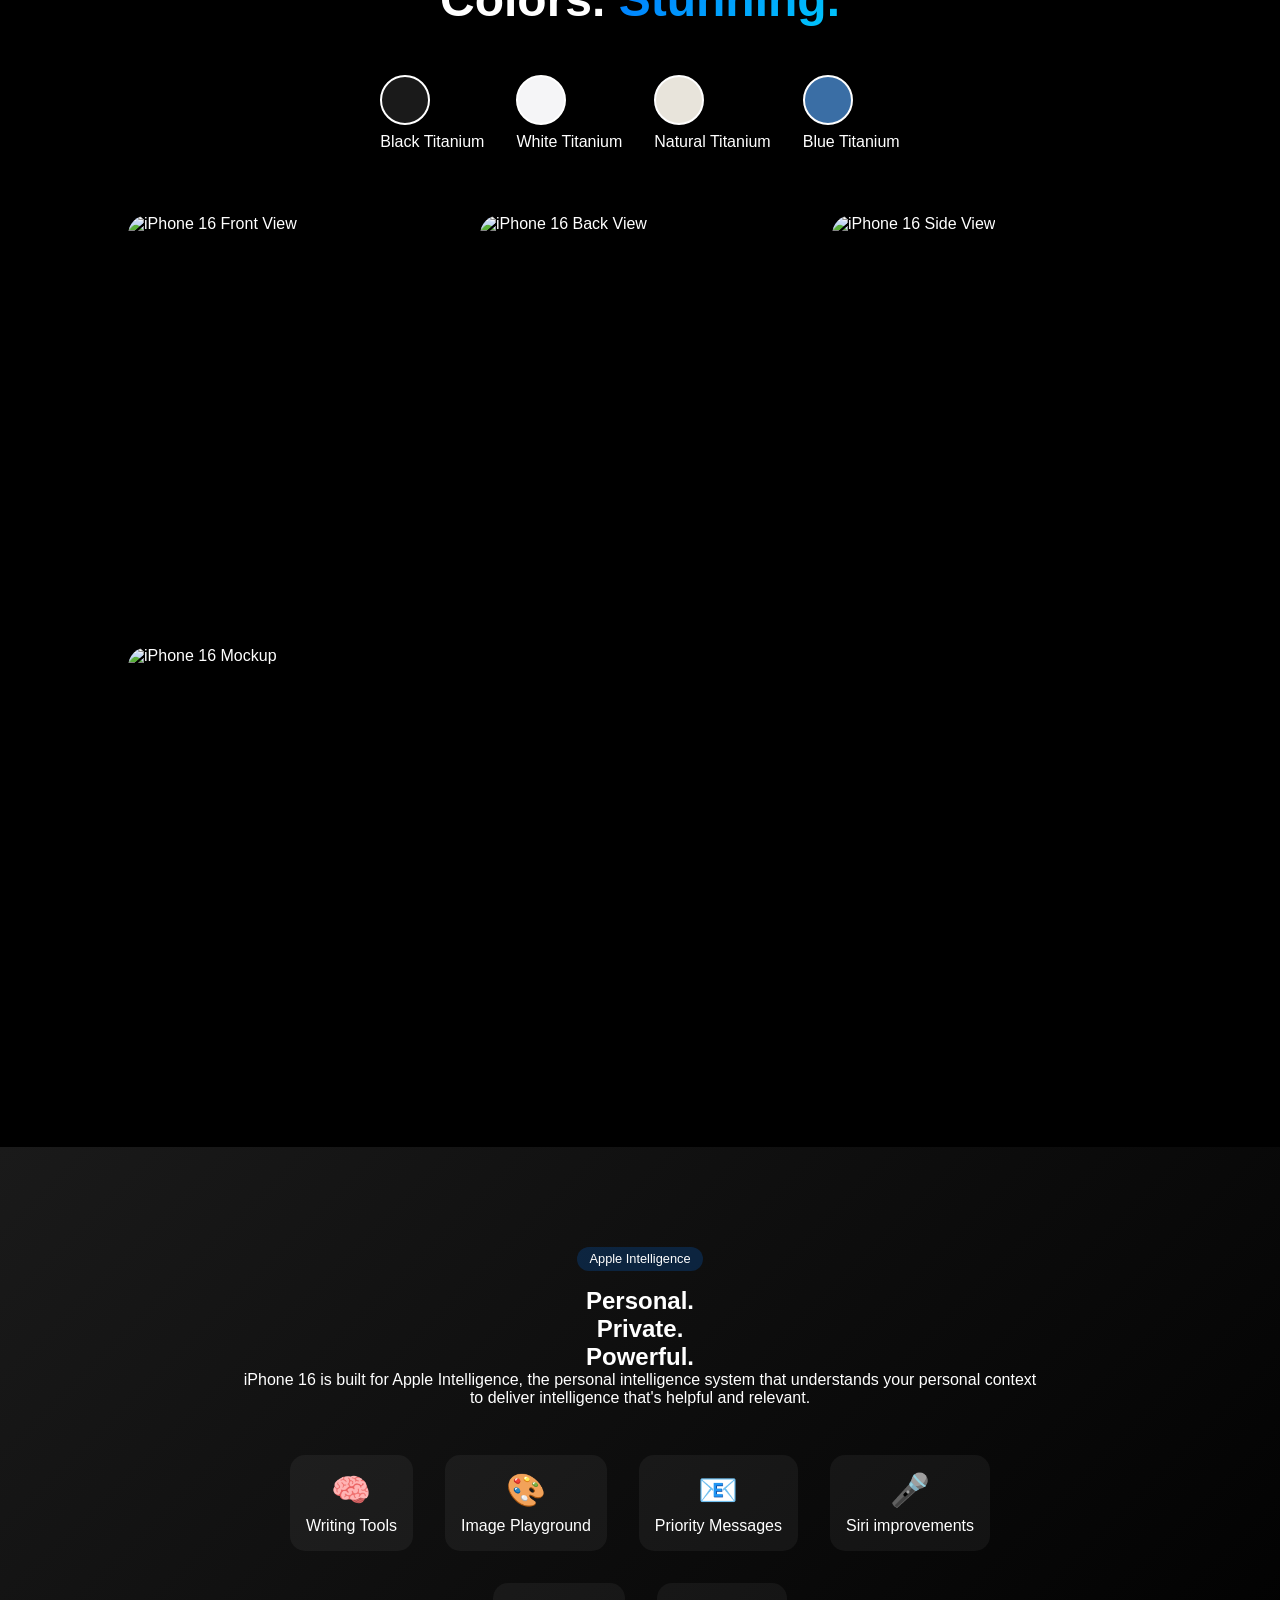
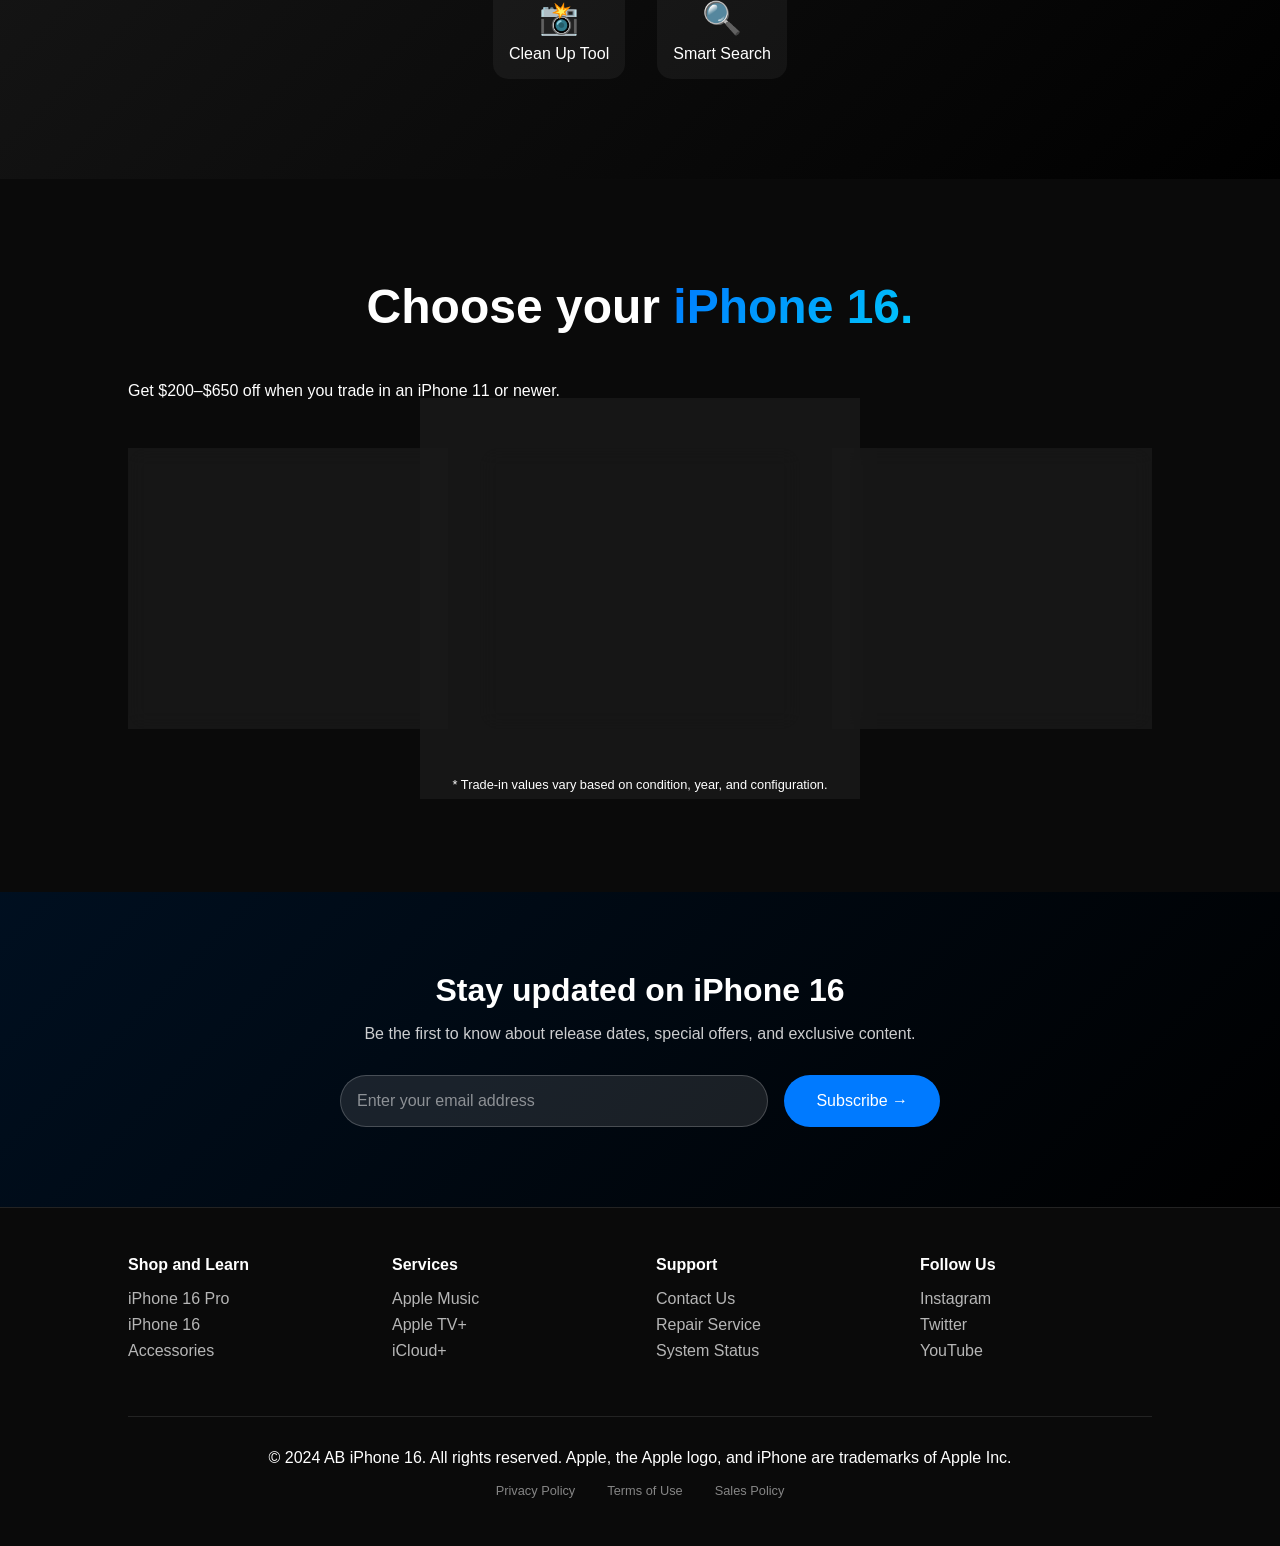
==== commit afe7e978: "Updated website: Added cinematic video background, particle system, YouTube trailer modal, enhanced " ====
--- a/index.html
+++ b/index.html
@@ -9,9 +9,9 @@
 </head>
 <body>
     <div class="cursor-glow"></div>
-    
-    <!-- Video Background Overlay -->
-    <div class="video-background-wrapper">
+
+    <!-- Video Background Overlay (Fallback) -->
+    <div class="video-background-wrapper" id="videoBgWrapper">
         <video autoplay muted loop playsinline id="bgVideo" class="bg-video">
             <source src="https://assets.mixkit.co/videos/preview/mixkit-digital-animation-of-smartphone-with-sci-fi-blueprint-32814-large.mp4" type="video/mp4">
             <source src="https://cdn.pixabay.com/video/2023/06/20/169119-836563041_large.mp4" type="video/mp4">
@@ -20,6 +20,7 @@
         <div class="gradient-overlay"></div>
     </div>
 
+    <!-- Navbar -->
     <nav class="navbar">
         <div class="nav-container">
             <div class="logo">
@@ -35,7 +36,7 @@
                 <li><a href="#gallery">Gallery</a></li>
                 <li><a href="#comparison">Compare</a></li>
                 <li><a href="#buy" class="buy-btn">Pre-order</a></li>
-                <li><a href="about.html">About</a></li>
+                <li><a href="#about">About</a></li>
             </ul>
             <div class="menu-icon">
                 <span></span>
@@ -45,8 +46,15 @@
         </div>
     </nav>
 
-    <!-- Hero Section with Video Background -->
+    <!-- Hero Section with Cinematic Background -->
     <section id="hero" class="hero">
+        <!-- Animated Particle Background -->
+        <div class="hero-bg-animation">
+            <div class="particle-container" id="particleContainer"></div>
+            <div class="hero-bg-gradient"></div>
+            <div class="hero-bg-glow"></div>
+        </div>
+
         <div class="hero-content">
             <div class="badge" data-aos="fade-down">
                 <span class="badge-icon">🎬</span> New Arrival
@@ -69,6 +77,7 @@
                 <button class="video-control-btn" id="pauseBtn">⏸</button>
             </div>
         </div>
+
         <div class="hero-image" data-aos="fade-left" data-aos-delay="200">
             <div class="phone-3d-container">
                 <div class="phone-3d">
@@ -80,13 +89,14 @@
                 </div>
             </div>
         </div>
+
         <div class="scroll-indicator">
             <span>Scroll to explore</span>
             <div class="mouse"></div>
         </div>
     </section>
 
-    <!-- Features Section with Enhanced Info -->
+    <!-- Features Section -->
     <section id="features" class="features">
         <h2 class="section-title" data-aos="fade-up">All-new design. <span class="gradient-text">Tough as titanium.</span></h2>
         <div class="features-grid">
@@ -190,7 +200,7 @@
         </div>
     </section>
 
-    <!-- Comparison Section (New) -->
+    <!-- Comparison Section -->
     <section id="comparison" class="comparison-section">
         <h2 class="section-title" data-aos="fade-up">Compare <span class="gradient-text">iPhone models.</span></h2>
         <div class="comparison-table" data-aos="fade-up">
@@ -332,7 +342,7 @@
                 <span>Blue Titanium</span>
             </div>
         </div>
-        
+
         <div class="gallery-grid">
             <div class="gallery-item" data-aos="zoom-in" data-aos-delay="100">
                 <img src="https://images.unsplash.com/photo-1726587912121-ea21fcc57ff8?w=600&auto=format" alt="iPhone 16 Front View" class="gallery-img">
@@ -449,7 +459,7 @@
         </div>
     </section>
 
-    <!-- Newsletter Section (New) -->
+    <!-- Newsletter Section -->
     <section class="newsletter-section">
         <div class="newsletter-container" data-aos="fade-up">
             <h3>Stay updated on iPhone 16</h3>
@@ -461,6 +471,7 @@
         </div>
     </section>
 
+    <!-- Footer -->
     <footer class="footer">
         <div class="footer-content">
             <div class="footer-columns">
@@ -505,7 +516,8 @@
         <div class="video-container">
             <button class="close-modal">&times;</button>
             <div class="video-wrapper">
-                <iframe id="trailerIframe" src="https://www.youtube.com/embed/VDJlWuxMnjg?rel=0" 
+                <iframe id="trailerIframe" 
+                        src="https://www.youtube.com/embed/VDJlWuxMnjg?rel=0&modestbranding=1&showinfo=0" 
                         title="iPhone 16 Official Trailer"
                         frameborder="0"
                         allow="accelerometer; autoplay; clipboard-write; encrypted-media; gyroscope; picture-in-picture"
--- a/style.css
+++ b/style.css
@@ -11,7 +11,9 @@
     overflow-x: hidden;
 }
 
-/* Custom Cursor */
+/* ============================================
+   CUSTOM CURSOR
+   ============================================ */
 .cursor-glow {
     width: 400px;
     height: 400px;
@@ -24,7 +26,9 @@
     transition: all 0.1s ease;
 }
 
-/* Video Background Wrapper */
+/* ============================================
+   VIDEO BACKGROUND WRAPPER
+   ============================================ */
 .video-background-wrapper {
     position: fixed;
     top: 0;
@@ -66,7 +70,9 @@
     background: linear-gradient(135deg, rgba(0,0,0,0.5) 0%, rgba(0,0,0,0.3) 100%);
 }
 
-/* Navbar */
+/* ============================================
+   NAVBAR
+   ============================================ */
 .navbar {
     position: fixed;
     top: 0;
@@ -141,7 +147,9 @@
     transition: 0.3s;
 }
 
-/* Mobile Menu Active State */
+/* ============================================
+   MOBILE MENU ACTIVE STATE
+   ============================================ */
 .nav-links.active {
     display: flex !important;
     flex-direction: column;
@@ -153,6 +161,7 @@
     padding: 2rem;
     gap: 1.5rem;
     align-items: center;
+    border-top: 1px solid rgba(255,255,255,0.1);
 }
 
 .menu-icon.active span:nth-child(1) {
@@ -167,7 +176,9 @@
     transform: rotate(-45deg) translate(5px, -5px);
 }
 
-/* Hero Section */
+/* ============================================
+   CINEMATIC HERO BACKGROUND
+   ============================================ */
 .hero {
     min-height: 100vh;
     position: relative;
@@ -176,6 +187,117 @@
     background: transparent;
 }
 
+/* Hero Background Animation Container */
+.hero-bg-animation {
+    position: absolute;
+    top: 0;
+    left: 0;
+    width: 100%;
+    height: 100%;
+    z-index: 0;
+    overflow: hidden;
+}
+
+/* Particle Container */
+.particle-container {
+    position: absolute;
+    top: 0;
+    left: 0;
+    width: 100%;
+    height: 100%;
+    z-index: 1;
+}
+
+/* Gradient Background with Animation */
+.hero-bg-gradient {
+    position: absolute;
+    top: 0;
+    left: 0;
+    width: 100%;
+    height: 100%;
+    background: linear-gradient(135deg, 
+        #0a0a0a 0%, 
+        #001a3d 25%, 
+        #002b5c 50%, 
+        #001a3d 75%, 
+        #0a0a0a 100%
+    );
+    background-size: 400% 400%;
+    animation: gradientShift 15s ease-in-out infinite;
+    z-index: 0;
+}
+
+@keyframes gradientShift {
+    0% { background-position: 0% 50%; }
+    50% { background-position: 100% 50%; }
+    100% { background-position: 0% 50%; }
+}
+
+/* Glowing Orbs */
+.hero-bg-glow {
+    position: absolute;
+    top: 0;
+    left: 0;
+    width: 100%;
+    height: 100%;
+    z-index: 0;
+}
+
+.hero-bg-glow::before,
+.hero-bg-glow::after {
+    content: '';
+    position: absolute;
+    border-radius: 50%;
+    filter: blur(80px);
+    opacity: 0.4;
+    animation: glowPulse 4s ease-in-out infinite alternate;
+}
+
+.hero-bg-glow::before {
+    width: 600px;
+    height: 600px;
+    top: -100px;
+    right: -100px;
+    background: radial-gradient(circle, rgba(0,122,255,0.3), transparent);
+}
+
+.hero-bg-glow::after {
+    width: 500px;
+    height: 500px;
+    bottom: -100px;
+    left: -100px;
+    background: radial-gradient(circle, rgba(0,198,251,0.2), transparent);
+    animation-delay: 2s;
+}
+
+@keyframes glowPulse {
+    0% { transform: scale(1) translate(0, 0); opacity: 0.3; }
+    100% { transform: scale(1.2) translate(20px, -20px); opacity: 0.6; }
+}
+
+/* Cinematic Overlay */
+.hero-bg-animation::after {
+    content: '';
+    position: absolute;
+    top: 0;
+    left: 0;
+    width: 100%;
+    height: 100%;
+    background: 
+        radial-gradient(ellipse at center, transparent 0%, rgba(0,0,0,0.4) 100%),
+        repeating-linear-gradient(0deg, 
+            transparent, 
+            transparent 2px, 
+            rgba(255,255,255,0.01) 2px, 
+            rgba(255,255,255,0.01) 4px
+        );
+    z-index: 2;
+    pointer-events: none;
+}
+
+/* ============================================
+   HERO CONTENT
+   ============================================ */
 .hero-content {
     position: relative;
     z-index: 3;
@@ -246,6 +368,7 @@
     display: inline-flex;
     align-items: center;
     gap: 8px;
+    font-size: 1rem;
 }
 
 .btn-primary {
@@ -257,6 +380,7 @@
 .btn-primary:hover {
     background: #0051b3;
     transform: translateY(-2px);
+    box-shadow: 0 10px 30px rgba(0,122,255,0.3);
 }
 
 .btn-secondary {
@@ -272,7 +396,7 @@
 }
 
 .btn-video {
-    background: rgba(255,255,255,0.2);
+    background: rgba(255,255,255,0.15);
     backdrop-filter: blur(10px);
     border: 1px solid rgba(255,255,255,0.3);
     color: #fff;
@@ -282,6 +406,7 @@
     background: #ff3b30;
     border-color: #ff3b30;
     transform: translateY(-2px);
+    box-shadow: 0 10px 30px rgba(255,59,48,0.3);
 }
 
 .price-tag {
@@ -289,7 +414,9 @@
     font-size: 0.9rem;
 }
 
-/* Video Controls */
+/* ============================================
+   VIDEO CONTROLS
+   ============================================ */
 .video-controls {
     position: absolute;
     bottom: 100px;
@@ -300,10 +427,10 @@
 }
 
 .video-control-btn {
-    background: rgba(255,255,255,0.2);
+    background: rgba(255,255,255,0.15);
     backdrop-filter: blur(10px);
-    border: 1px solid rgba(255,255,255,0.3);
-    padding: 8px 12px;
+    border: 1px solid rgba(255,255,255,0.2);
+    padding: 8px 14px;
     border-radius: 25px;
     color: #fff;
     cursor: pointer;
@@ -316,7 +443,9 @@
     transform: scale(1.05);
 }
 
-/* Hero Image / 3D Phone */
+/* ============================================
+   FLOATING PHONE WITH GLOW
+   ============================================ */
 .hero-image {
     position: relative;
     z-index: 3;
@@ -329,6 +458,25 @@
     width: 280px;
     height: 560px;
     perspective: 1000px;
+    position: relative;
+}
+
+.phone-3d-container::before {
+    content: '';
+    position: absolute;
+    bottom: -40px;
+    left: 50%;
+    transform: translateX(-50%);
+    width: 200px;
+    height: 40px;
+    background: radial-gradient(ellipse, rgba(0,122,255,0.3), transparent);
+    filter: blur(20px);
+    animation: shadowPulse 3s ease-in-out infinite;
+}
+
+@keyframes shadowPulse {
+    0%, 100% { transform: translateX(-50%) scale(1); opacity: 0.5; }
+    50% { transform: translateX(-50%) scale(1.2); opacity: 0.8; }
 }
 
 .phone-3d {
@@ -340,7 +488,7 @@
     position: relative;
     transform: rotateY(10deg) rotateX(5deg);
     transition: transform 0.5s;
-    box-shadow: 0 20px 40px rgba(0,0,0,0.5);
+    box-shadow: 0 20px 60px rgba(0,0,0,0.5);
 }
 
 .phone-3d:hover {
@@ -372,6 +520,7 @@
     left: 50%;
     transform: translateX(-50%);
     z-index: 10;
+    transition: all 0.3s;
 }
 
 .side-buttons {
@@ -384,6 +533,9 @@
     border-radius: 2px;
 }
 
+/* ============================================
+   SCROLL INDICATOR
+   ============================================ */
 .scroll-indicator {
     position: absolute;
     bottom: 30px;
@@ -419,7 +571,9 @@
     100% { transform: translateY(20px); opacity: 0; }
 }
 
-/* Features Section */
+/* ============================================
+   FEATURES SECTION
+   ============================================ */
 .features {
     padding: 100px 10%;
     background: #0a0a0a;
@@ -473,7 +627,9 @@
     opacity: 0.8;
 }
 
-/* Camera Section */
+/* ============================================
+   CAMERA SECTION
+   ============================================ */
 .camera-section {
     padding: 100px 10%;
     background: #000;
@@ -542,7 +698,9 @@
     box-shadow: 0 20px 40px rgba(0,0,0,0.3);
 }
 
-/* Chip Section */
+/* ============================================
+   CHIP SECTION
+   ============================================ */
 .chip-section {
     padding: 100px 10%;
     background: linear-gradient(135deg, #0a0a0a, #000);
@@ -618,7 +776,9 @@
     color: #007aff;
 }
 
-/* Comparison Section */
+/* ============================================
+   COMPARISON SECTION
+   ============================================ */
 .comparison-section {
     padding: 100px 10%;
     background: #0a0a0a;
@@ -639,6 +799,7 @@
     display: grid;
     grid-template-columns: 1fr 1fr 1fr 1fr;
     border-bottom: 1px solid rgba(255,255,255,0.1);
+    transition: background 0.3s;
 }
 
 .comparison-row.header {
@@ -656,7 +817,9 @@
     background: rgba(0,122,255,0.1);
 }
 
-/* Tech Specs Tabs */
+/* ============================================
+   TECH SPECS TABS
+   ============================================ */
 .tech-specs {
     padding: 100px 10%;
     background: #0a0a0a;
@@ -713,7 +876,9 @@
     border-bottom: 1px solid rgba(255,255,255,0.1);
 }
 
-/* Gallery */
+/* ============================================
+   GALLERY SECTION
+   ============================================ */
 .gallery {
     padding: 100px 10%;
     background: #000;
@@ -798,7 +963,9 @@
     font-size: 0.9rem;
 }
 
-/* AI Section */
+/* ============================================
+   AI SECTION
+   ============================================ */
 .ai-section {
     padding: 100px 10%;
     background: linear-gradient(135deg, #1a1a1a, #000);
@@ -835,7 +1002,9 @@
     font-size: 2rem;
 }
 
-/* Pricing */
+/* ============================================
+   PRICING SECTION
+   ============================================ */
 .buy-section {
     padding: 100px 10%;
     background: #0a0a0a;
@@ -900,7 +1069,9 @@
     font-size: 0.8rem;
 }
 
-/* Newsletter Section */
+/* ============================================
+   NEWSLETTER SECTION
+   ============================================ */
 .newsletter-section {
     padding: 80px 10%;
     background: linear-gradient(135deg, #007aff20, #000);
@@ -940,6 +1111,13 @@
     background: rgba(255,255,255,0.1);
     color: #fff;
     font-size: 1rem;
+    transition: all 0.3s;
+}
+
+.newsletter-form input:focus {
+    outline: none;
+    border-color: #007aff;
+    box-shadow: 0 0 20px rgba(0,122,255,0.2);
 }
 
 .newsletter-form input::placeholder {
@@ -962,7 +1140,9 @@
     transform: scale(1.05);
 }
 
-/* Footer */
+/* ============================================
+   FOOTER
+   ============================================ */
 .footer {
     background: #0a0a0a;
     padding: 3rem 10%;
@@ -1014,7 +1194,9 @@
     font-size: 0.8rem;
 }
 
-/* Video Modal */
+/* ============================================
+   VIDEO MODAL
+   ============================================ */
 .video-modal {
     display: none;
     position: fixed;
@@ -1022,31 +1204,60 @@
     left: 0;
     width: 100%;
     height: 100%;
-    background: rgba(0,0,0,0.95);
+    background: rgba(0,0,0,0.92);
+    backdrop-filter: blur(20px);
     z-index: 2000;
     justify-content: center;
     align-items: center;
+    animation: modalFadeIn 0.5s ease-out;
 }
 
 .video-modal.active {
     display: flex;
+}
+
+@keyframes modalFadeIn {
+    from {
+        opacity: 0;
+        transform: scale(0.9);
+    }
+    to {
+        opacity: 1;
+        transform: scale(1);
+    }
 }
 
 .video-container {
     position: relative;
     width: 80%;
     max-width: 1000px;
+    border-radius: 20px;
+    overflow: hidden;
+    box-shadow: 0 30px 80px rgba(0,0,0,0.8);
 }
 
 .close-modal {
     position: absolute;
-    top: -40px;
+    top: -50px;
     right: 0;
     color: #fff;
     font-size: 30px;
     cursor: pointer;
-    background: none;
-    border: none;
+    background: rgba(255,255,255,0.1);
+    border: 1px solid rgba(255,255,255,0.2);
+    border-radius: 50%;
+    width: 50px;
+    height: 50px;
+    display: flex;
+    align-items: center;
+    justify-content: center;
+    transition: all 0.3s;
+    z-index: 10;
+}
+
+.close-modal:hover {
+    background: #ff3b30;
+    transform: rotate(90deg);
 }
 
 .video-wrapper {
@@ -1054,6 +1265,7 @@
     padding-bottom: 56.25%;
     height: 0;
     overflow: hidden;
+    background: #000;
 }
 
 .video-wrapper iframe {
@@ -1064,7 +1276,9 @@
     height: 100%;
 }
 
-/* Responsive */
+/* ============================================
+   RESPONSIVE DESIGN
+   ============================================ */
 @media (max-width: 968px) {
     .camera-container, .chip-container {
         grid-template-columns: 1fr;
@@ -1115,6 +1329,25 @@
         background: rgba(0,122,255,0.2);
         font-size: 0.8rem;
     }
+    
+    .hero-bg-glow::before {
+        width: 300px;
+        height: 300px;
+        top: -50px;
+        right: -50px;
+    }
+    
+    .hero-bg-glow::after {
+        width: 250px;
+        height: 250px;
+        bottom: -50px;
+        left: -50px;
+    }
+    
+    .phone-3d-container::before {
+        width: 150px;
+        height: 30px;
+    }
 }
 
 @media (max-width: 768px) {
@@ -1180,4 +1413,12 @@
         width: 200px;
         height: 400px;
     }
+    
+    .close-modal {
+        top: -40px;
+        right: 10px;
+        width: 40px;
+        height: 40px;
+        font-size: 24px;
+    }
 }
